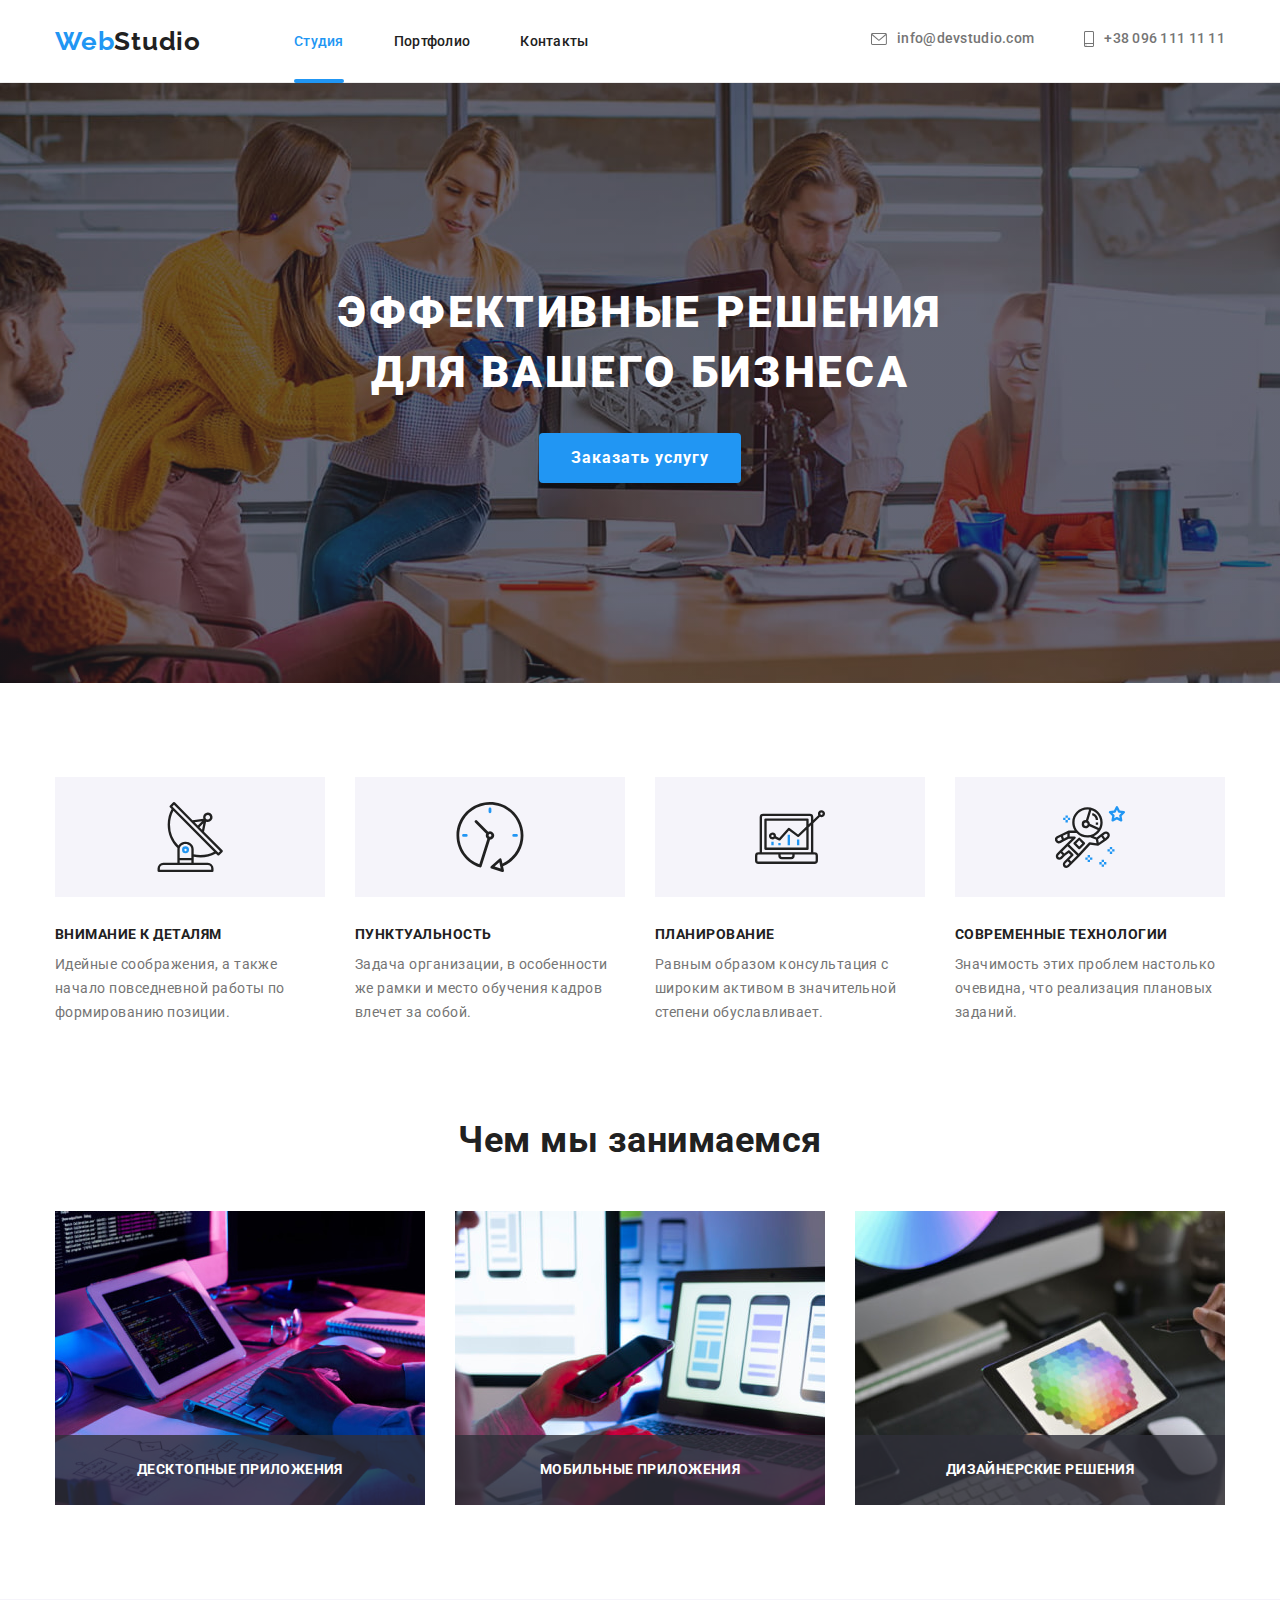
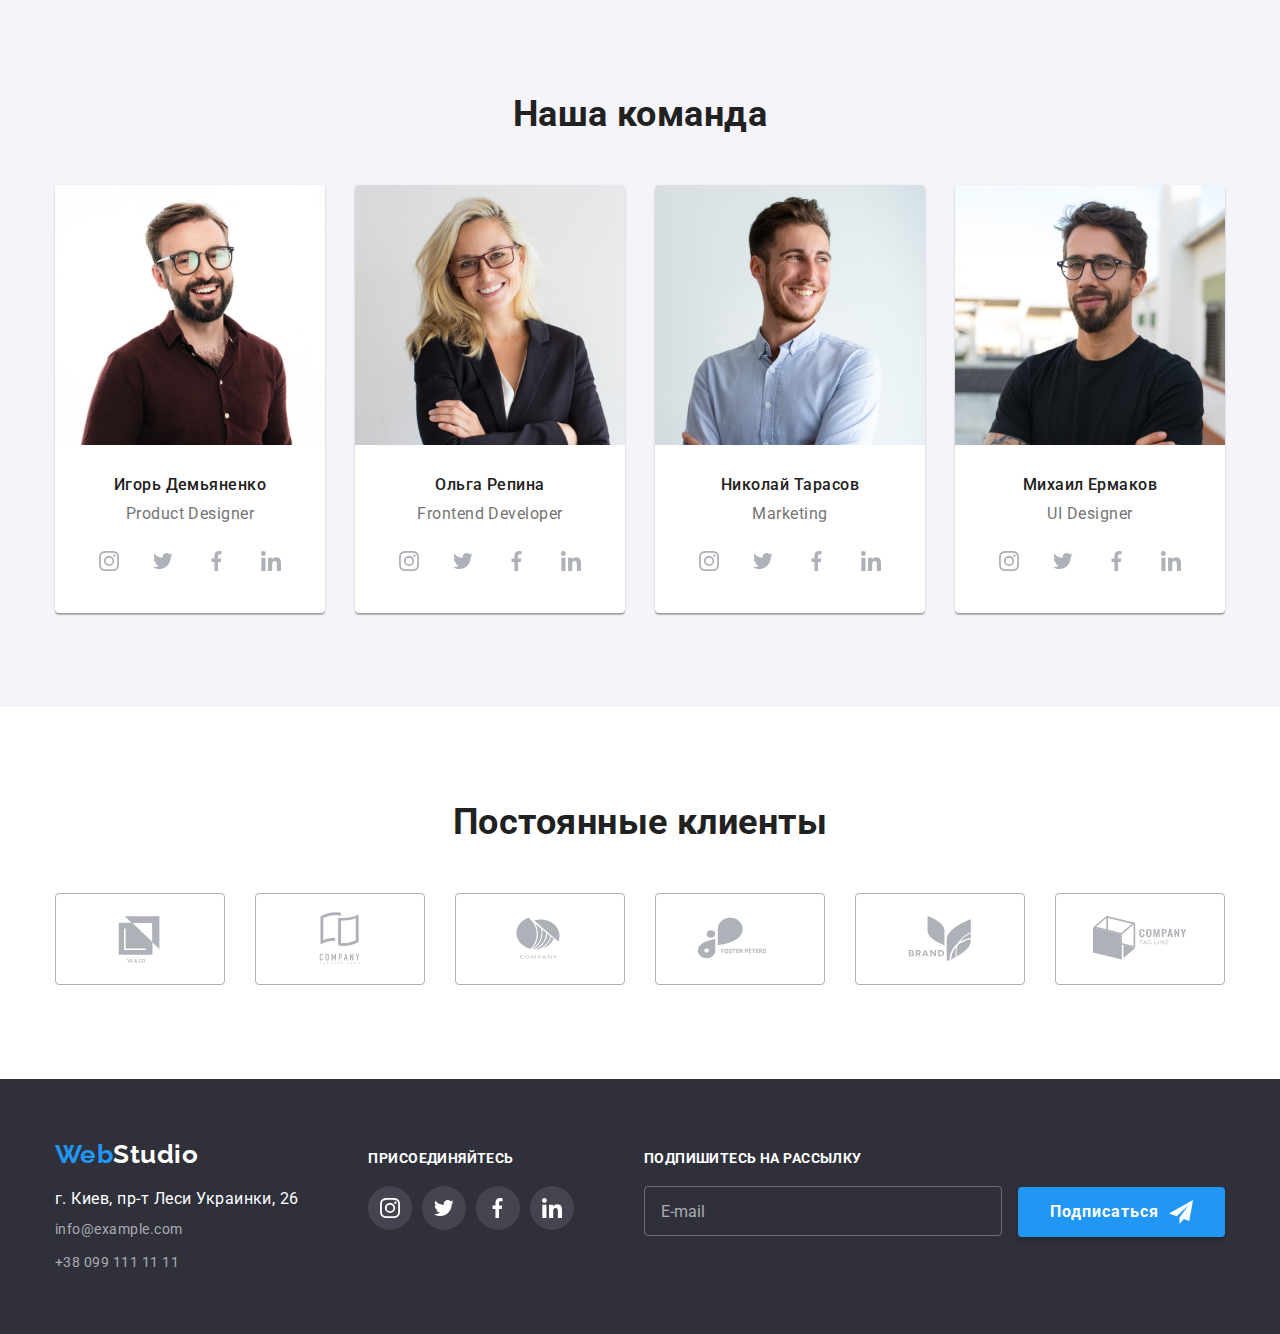
==== index.html @ e4279a94 "create" ====
<!DOCTYPE html>
<html lang="ru">
  <head>
    <meta charset="UTF-8" />
    <meta http-equiv="X-UA-Compatible" content="IE=edge" />
    <meta name="viewport" content="width=device-width, initial-scale=1.0" />
    <title>Studio</title>
    <link rel="preconnect" href="https://fonts.googleapis.com" />
    <link rel="preconnect" href="https://fonts.gstatic.com" crossorigin />
    <link
      href="https://fonts.googleapis.com/css2?family=Raleway:wght@700&family=Roboto:wght@400;500;700;900&display=swap"
      rel="stylesheet"
    />
    <link
      rel="stylesheet"
      href="https://cdnjs.cloudflare.com/ajax/libs/modern-normalize/1.1.0/modern-normalize.min.css"
    />
    <link rel="stylesheet" href="./css/style.css" />
  </head>
  <body>
    <header class="header">
      <div class="container container-header">
        <nav class="site-nav-list">
          <a href="./" class="logo"><span>Web</span>Studio</a>
          <ul class="nav">
            <li class="item nav-item"><a href="./" class="nav-link current">Студия</a></li>
            <li class="item nav-item"><a href="./portfolio.html" class="nav-link">Портфолио</a></li>
            <li class="item nav-item"><a href="./" class="nav-link">Контакты</a></li>
          </ul>
        </nav>
        <ul class="auth-nav">
          <li class="item auth-nav-item">
            <a href="mailto:info@devstudio.com" class="auth-nav-link">
              <svg class="icon-envelope">
                <use href="./images/icons.svg#icon-envelope"></use>
              </svg>
              info@devstudio.com
            </a>
          </li>
          <li class="item auth-nav-item">
            <a href="tel:+380961111111" class="auth-nav-link">
              <svg class="icon-smartphone">
                <use href="./images/icons.svg#icon-smartphone"></use>
              </svg>
              +38 096 111 11 11</a
            >
          </li>
        </ul>
      </div>
    </header>
    <main>
      <!-- Hero section -->
      <section class="hero">
        <div class="container">
          <h1 class="hero-title">
            Эффективные решения <br />
            для вашего бизнеса
          </h1>
          <button type="button" class="hero-btn" data-modal-open>Заказать услугу</button>
        </div>
      </section>

      <!-- Particular section -->
      <section class="section particular">
        <div class="container particular-container">
          <h2 class="section-title visually-hidden">Особенности</h2>
          <ul class="particular-list">
            <li class="item particular-item">
              <div class="icon-block">
                <svg class="icon-particular">
                  <use href="./images/icons.svg#icon-antenna"></use>
                </svg>
              </div>
              <h3 class="particular-title">Внимание к деталям</h3>
              <p class="particular-text">
                Идейные соображения, а также начало повседневной работы по формированию позиции.
              </p>
            </li>
            <li class="item particular-item">
              <div class="icon-block">
                <svg class="icon-particular">
                  <use href="./images/icons.svg#icon-clock"></use>
                </svg>
              </div>
              <h3 class="particular-title">Пунктуальность</h3>
              <p class="particular-text">
                Задача организации, в особенности же рамки и место обучения кадров влечет за собой.
              </p>
            </li>
            <li class="item particular-item">
              <div class="icon-block">
                <svg class="icon-particular">
                  <use href="./images/icons.svg#icon-diagram"></use>
                </svg>
              </div>
              <h3 class="particular-title">Планирование</h3>
              <p class="particular-text">
                Равным образом консультация с широким активом в значительной степени обуславливает.
              </p>
            </li>
            <li class="item particular-item">
              <div class="icon-block">
                <svg class="icon-particular">
                  <use href="./images/icons.svg#icon-astronaut"></use>
                </svg>
              </div>
              <h3 class="particular-title">Современные технологии</h3>
              <p class="particular-text">
                Значимость этих проблем настолько очевидна, что реализация плановых заданий.
              </p>
            </li>
          </ul>
        </div>
      </section>

      <!-- Works-section -->
      <section class="section work">
        <div class="container work-container">
          <h2 class="section-title">Чем мы занимаемся</h2>
          <ul class="works-list">
            <li class="item work-item">
              <img
                src="./images/box1.jpg"
                alt="Планшет с набранным кодом"
                width="370"
                class="works-img"
              />
              <h3 class="work-item-title">Десктопные приложения</h3>
            </li>
            <li class="item work-item">
              <img
                src="./images/box2.jpg"
                alt="Ноутбук с дизайном приложения"
                width="370"
                class="works-img"
              />
              <h3 class="work-item-title">Мобильные приложения</h3>
            </li>
            <li class="item work-item">
              <img
                src="./images/box3.jpg"
                alt="Планшет с палитрой цветов"
                width="370"
                class="works-img"
              />
              <h3 class="work-item-title">Дизайнерские решения</h3>
            </li>
          </ul>
        </div>
      </section>

      <!-- Command section -->
      <section class="section command">
        <div class="container">
          <h2 class="section-title">Наша команда</h2>
          <ul class="command-list">
            <li class="item command-card">
              <img src="./images/team-card-1.jpg" alt="Портрет" width="270" class="command-jpg" />
              <div class="command-card-title">
                <h3 class="command-title">Игорь Демьяненко</h3>
                <p class="command-text">Product Designer</p>
                <ul class="social-item">
                  <li class="item social-link-item">
                    <a href="#" class="social-link">
                      <svg class="icon-social">
                        <use href="./images/icons.svg#icon-instagram"></use>
                      </svg>
                    </a>
                  </li>
                  <li class="item social-link-item">
                    <a href="#" class="social-link">
                      <svg class="icon-social">
                        <use href="./images/icons.svg#icon-twitter"></use>
                      </svg>
                    </a>
                  </li>
                  <li class="item social-link-item">
                    <a href="#" class="social-link">
                      <svg class="icon-social">
                        <use href="./images/icons.svg#icon-facebook"></use>
                      </svg>
                    </a>
                  </li>
                  <li class="item social-link-item">
                    <a href="#" class="social-link">
                      <svg class="icon-social">
                        <use href="./images/icons.svg#icon-linkedin"></use>
                      </svg>
                    </a>
                  </li>
                </ul>
              </div>
            </li>

            <li class="item command-card">
              <img src="./images/team-card-2.jpg" alt="Портрет" width="270" class="command-jpg" />
              <div class="command-card-title">
                <h3 class="command-title">Ольга Репина</h3>
                <p class="command-text">Frontend Developer</p>
                <ul class="social-item">
                  <li class="item social-link-item">
                    <a href="#" class="social-link">
                      <svg class="icon-social">
                        <use href="./images/icons.svg#icon-instagram"></use>
                      </svg>
                    </a>
                  </li>
                  <li class="item social-link-item">
                    <a href="" class="social-link">
                      <svg class="icon-social">
                        <use href="./images/icons.svg#icon-twitter"></use>
                      </svg>
                    </a>
                  </li>
                  <li class="item social-link-item">
                    <a href="" class="social-link">
                      <svg class="icon-social">
                        <use href="./images/icons.svg#icon-facebook"></use>
                      </svg>
                    </a>
                  </li>
                  <li class="item social-link-item">
                    <a href="" class="social-link">
                      <svg class="icon-social">
                        <use href="./images/icons.svg#icon-linkedin"></use>
                      </svg>
                    </a>
                  </li>
                </ul>
              </div>
            </li>
            <li class="item command-card">
              <img src="./images/team-card-3.jpg" alt="Портрет" width="270" class="command-jpg" />
              <div class="command-card-title">
                <h3 class="command-title">Николай Тарасов</h3>
                <p class="command-text">Marketing</p>
                <ul class="social-item">
                  <li class="item social-link-item">
                    <a href="#" class="social-link">
                      <svg class="icon-social">
                        <use href="./images/icons.svg#icon-instagram"></use>
                      </svg>
                    </a>
                  </li>
                  <li class="item social-link-item">
                    <a href="" class="social-link">
                      <svg class="icon-social">
                        <use href="./images/icons.svg#icon-twitter"></use>
                      </svg>
                    </a>
                  </li>
                  <li class="item social-link-item">
                    <a href="" class="social-link">
                      <svg class="icon-social">
                        <use href="./images/icons.svg#icon-facebook"></use>
                      </svg>
                    </a>
                  </li>
                  <li class="item social-link-item">
                    <a href="" class="social-link">
                      <svg class="icon-social">
                        <use href="./images/icons.svg#icon-linkedin"></use>
                      </svg>
                    </a>
                  </li>
                </ul>
              </div>
            </li>
            <li class="item command-card">
              <img src="./images/team-card-4.jpg" alt="Портрет" width="270" class="command-jpg" />
              <div class="command-card-title">
                <h3 class="command-title">Михаил Ермаков</h3>
                <p class="command-text">UI Designer</p>
                <ul class="social-item">
                  <li class="item social-link-item">
                    <a href="#" class="social-link">
                      <svg class="icon-social">
                        <use href="./images/icons.svg#icon-instagram"></use>
                      </svg>
                    </a>
                  </li>
                  <li class="item social-link-item">
                    <a href="" class="social-link">
                      <svg class="icon-social">
                        <use href="./images/icons.svg#icon-twitter"></use>
                      </svg>
                    </a>
                  </li>
                  <li class="item social-link-item">
                    <a href="" class="social-link">
                      <svg class="icon-social">
                        <use href="./images/icons.svg#icon-facebook"></use>
                      </svg>
                    </a>
                  </li>
                  <li class="item social-link-item">
                    <a href="" class="social-link">
                      <svg class="icon-social">
                        <use href="./images/icons.svg#icon-linkedin"></use>
                      </svg>
                    </a>
                  </li>
                </ul>
              </div>
            </li>
          </ul>
        </div>
      </section>

      <!-- Client section -->
      <section class="section client">
        <div class="container">
          <h2 class="section-title">Постоянные клиенты</h2>
          <ul class="client-list">
            <li class="item client-item">
              <a href="#" class="client-link">
                <svg class="icon-client">
                  <use href="./images/icons.svg#icon-client1"></use>
                </svg>
              </a>
            </li>
            <li class="item client-item">
              <a href="#" class="client-link">
                <svg class="icon-client">
                  <use href="./images/icons.svg#icon-client2"></use>
                </svg>
              </a>
            </li>
            <li class="item client-item">
              <a href="#" class="client-link">
                <svg class="icon-client">
                  <use href="./images/icons.svg#icon-client3"></use>
                </svg>
              </a>
            </li>
            <li class="item client-item">
              <a href="#" class="client-link">
                <svg class="icon-client">
                  <use href="./images/icons.svg#icon-client4"></use>
                </svg>
              </a>
            </li>
            <li class="item client-item">
              <a href="#" class="client-link">
                <svg class="icon-client">
                  <use href="./images/icons.svg#icon-client5"></use>
                </svg>
              </a>
            </li>
            <li class="item client-item">
              <a href="#" class="client-link">
                <svg class="icon-client">
                  <use href="./images/icons.svg#icon-client6"></use>
                </svg>
              </a>
            </li>
          </ul>
        </div>
      </section>
    </main>
    <footer class="footer">
      <div class="container footer-container">
        <div class="contacts">
          <a href="./" class="logo-footer"><span>Web</span>Studio</a>
          <address>
            <ul class="address-list">
              <li class="item adress-list-item">
                <a href="https://goo.gl/maps/uek1uiBaMwYKSRGh7" class="link address"
                  >г. Киев, пр-т Леси Украинки, 26</a
                >
              </li>
              <li class="item adress-list-item">
                <a href="mailto:info@example.com" class="link mail">info@example.com</a>
              </li>
              <li class="item adress-list-item">
                <a href="tel:+380991111111" class="link tel">+38 099 111 11 11</a>
              </li>
            </ul>
          </address>
        </div>

        <div class="subscribe">
          <h3 class="subscribe-title">присоединяйтесь</h3>
          <ul class="subscribe-list">
            <li class="item subscribe-item">
              <a href="#" class="footer-icon-social">
                <svg class="icon-social">
                  <use href="./images/icons.svg#icon-instagram"></use>
                </svg>
              </a>
            </li>
            <li class="item subscribe-item">
              <a href="#" class="footer-icon-social">
                <svg class="icon-social">
                  <use href="./images/icons.svg#icon-twitter"></use>
                </svg>
              </a>
            </li>
            <li class="item subscribe-item">
              <a href="#" class="footer-icon-social">
                <svg class="icon-social">
                  <use href="./images/icons.svg#icon-facebook"></use>
                </svg>
              </a>
            </li>
            <li class="item subscribe-item">
              <a href="#" class="footer-icon-social">
                <svg class="icon-social">
                  <use href="./images/icons.svg#icon-linkedin"></use>
                </svg>
              </a>
            </li>
          </ul>
        </div>

        <form class="mailing">
          <h3 class="subscribe-title">Подпишитесь на рассылку</h3>
          <label class="subscribe-form">
            <input type="text" placeholder="E-mail" class="subscribe-submit" name="subscribe" />
          </label>
          <button type="submit" class="subscribe-btn">
            Подписаться
            <svg class="send-icon">
              <use href="./images/icons.svg#icon-send"></use>
            </svg>
          </button>
        </form>
      </div>
    </footer>

    <div class="backdrop is-hidden" data-modal>
      <div class="modal">
        <button class="button-close" data-modal-close>
          <svg class="icon-close">
            <use href="./images/icons.svg#icon-close"></use>
          </svg>
        </button>
        <b class="modal-title">Оставьте свои данные, мы вам перезвоним</b>
        <form class="modal-form">
          <label class="form-input-box">
            Имя
            <input type="text" name="user-name" class="form-input" required />
            <svg class="modal-input-icon">
              <use href="./images/icons.svg#icon-person"></use>
            </svg>
          </label>

          <label class="form-input-box">
            Телефон
            <input
              type="text"
              name="user-phone"
              class="form-input"
              required
              pattern="[0-9]{10}"
              title="0999999999"
            />
            <svg class="modal-input-icon">
              <use href="./images/icons.svg#icon-phone"></use>
            </svg>
          </label>

          <label class="form-input-box">
            Почта
            <input type="text" name="user-email" class="form-input" required />
            <svg class="modal-input-icon">
              <use href="./images/icons.svg#icon-email"></use>
            </svg>
          </label>

          <label class="form-input-box textarea-box">
            Комментарий
            <textarea
              name="user-comment"
              class="form-input textarea-input"
              placeholder="Введите текст"
            ></textarea>
          </label>

          <div>
            <input type="checkbox" name="accept" class="policy-checkbox" id="accept" />
            <label for="accept" class="policy-box">
              <svg class="check-icon">
                <use href="./images/icons.svg#icon-check"></use>
              </svg>

              Соглашаюсь с рассылкой и принимаю <a href="#">Условия договора </a>
            </label>
          </div>

          <button type="submit" class="modal-submit-button">Отправить</button>
        </form>
      </div>
    </div>

    <script src="./js/modal.js"></script>
  </body>
</html>
---- css/style.css ----
/* Палитра цветов 
    основной цвет фона  #FFFFFF
    доп цвет фона #F5F4FA;

    основной цвет текста #212121
    доп цвет текста #757575
    белый текст #FFFFFF

    акцентный цвет #2196F3

    цвет футер #2F303A;
*/

/* Fonts
logo : Raleway Weight  700 
header: Roboto Weight 500
hero: Roboto Weight 900
hero-btn^ Roboto Weight 700
h2,  Roboto Weight 700
text Roboto Weight 400
h3 Roboto Weight 500
footer adress Roboto Weight 400
portfolio-btn Roboto Weight 500

*/

:root {
  --text-color: #212121;
  --text-color-add: #757575;
  --accent-color: #2196f3;
  --primary-white-color: #ffffff;
  --secondary-background-color: #f5f4fa;
  --background-color-add: #2f303a;
  --project-card-gap: 30px;
  --social-link-color: #afb1b8;
}

body {
  background-color: var(--primary-white-color);
  font-family: 'Roboto', sans-serif;
  letter-spacing: 0.03em;
}

.item {
  list-style: none;
  padding: 0;
  margin: 0;
}
.link {
  text-decoration: none;
  font-style: normal;
}

h1,
h2,
h3,
h4,
h5,
h6,
p,
ul {
  margin-top: 0;
  margin-bottom: 0;
  padding-left: 0;
  padding-right: 0;
}

img {
  display: block;
  max-width: 100%;
  height: auto;
}

.container {
  width: 1200px;
  padding-left: 15px;
  padding-right: 15px;
  margin-left: auto;
  margin-right: auto;
}

.visually-hidden {
  position: absolute;
  clip: rect(0 0 0 0);
  width: 1px;
  height: 1px;
  margin: -1px;
}

/* Header */

.header {
  border-bottom: 1px solid #ececec;
}
.container-header {
  display: flex;
  align-items: center;
}

.logo {
  font-family: 'Raleway', sans-serif;
  letter-spacing: 0.03em;
  font-weight: 700;
  font-size: 26px;
  line-height: 1.19;
  text-decoration: none;
  color: var(--text-color);
  margin-right: 93px;
}

.logo span {
  color: var(--accent-color);
}
.site-nav-list {
  display: flex;
  align-items: center;
}
.nav {
  display: flex;
  padding-top: 32px;
  padding-bottom: 32px;
}

.nav-item:not(:last-child) {
  margin-right: 50px;
}

.nav-link,
.auth-nav-link {
  font-weight: 500;
  font-size: 14px;
  line-height: 1.14;
  letter-spacing: 0.02em;
  text-decoration: none;
  color: var(--text-color);
  transition: color 250ms cubic-bezier(0.4, 0, 0.2, 1);
}
.nav-link:hover,
.nav-link:focus {
  color: var(--accent-color);
}
.nav .nav-link.current {
  position: relative;
  color: var(--accent-color);
  padding-bottom: 32px;
}

.current::before {
  display: inline-block;
  content: '';
  background-color: var(--accent-color);
  height: 4px;
  width: 100%;
  border-radius: 2px;
  position: absolute;
  bottom: 0;
  left: 0;
  margin-bottom: -2px;
}

.auth-nav {
  display: flex;
  margin-left: auto;
}

.icon-envelope {
  margin-right: 10px;
  width: 16px;
  height: 12px;
  fill: currentColor;
}

.icon-smartphone {
  margin-right: 10px;
  width: 10px;
  height: 16px;
  fill: currentColor;
}

.auth-nav-item:not(:first-child) {
  margin-left: 50px;
}

.auth-nav-link {
  color: var(--text-color-add);
  display: inline-flex;
  align-items: center;
  transition: color 250ms cubic-bezier(0.4, 0, 0.2, 1);
}

.auth-nav-link:hover,
.auth-nav-link:focus {
  color: var(--accent-color);
}
/* body */
/* Hero section */
.hero {
  max-width: 1600px;
  margin-left: auto;
  margin-right: auto;
  background-image: linear-gradient(rgba(47, 48, 58, 0.4), rgba(47, 48, 58, 0.4)),
    url('../images/background-hero.jpg');
  background-color: var(--background-color-add);
  background-size: cover;
  background-repeat: no-repeat;
  background-position: center;
  text-align: center;
  padding-top: 200px;
  padding-bottom: 200px;
}
.hero-title {
  margin-bottom: 30px;
  font-weight: 900;
  font-size: 44px;
  line-height: 1.36;
  letter-spacing: 0.06em;
  text-transform: uppercase;
  color: var(--primary-white-color);
}

.hero-btn,
.modal-submit-button,
.subscribe-btn {
  font-family: inherit;
  font-weight: 700;
  font-size: 16px;
  line-height: 1.88;
  letter-spacing: 0.06em;
  display: inline-block;
  color: var(--primary-white-color);
  background-color: var(--accent-color);
  border: none;
  min-width: 200px;
  border-radius: 4px;
  box-shadow: 0px 4px 4px rgba(0, 0, 0, 0.15);
  cursor: pointer;
  padding: 10px 32px;
  transition: background-color 250ms cubic-bezier(0.4, 0, 0.2, 1);
}

.hero-btn:hover,
.hero-btn:focus {
  background-color: #188ce8;
}
/* Particular section */
.section {
  padding-top: 94px;
  padding-bottom: 94px;
}

.particular {
  padding-bottom: 0;
}
.icon-block {
  width: 270px;
  height: 120px;
  margin-bottom: 30px;
  display: flex;
  justify-content: center;
  align-items: center;
  background-color: var(--secondary-background-color);
}
.icon-particular {
  width: 70px;
  height: 70px;
}
.particular-list {
  display: flex;
}
.particular-item {
  margin-right: 30px;
}

.particular-item:last-child {
  margin-right: 0;
}

.section-title {
  font-weight: 700;
  font-size: 36px;
  line-height: 1.17;
  text-align: center;
  color: var(--text-color);
  margin-bottom: 50px;
}

.particular-title {
  font-weight: 700;
  font-size: 14px;
  line-height: 1.14;
  text-transform: uppercase;
  color: var(--text-color);
  margin-bottom: 10px;
}

.particular-text {
  font-size: 14px;
  line-height: 1.71;
  color: var(--text-color-add);
}

/* Works-section */
.works-list {
  display: flex;
  justify-content: center;
}
.work-item {
  position: relative;
}

.work-item:not(:last-child) {
  margin-right: 30px;
}

.work-item-title {
  display: flex;
  font-weight: 700;
  font-size: 14px;
  line-height: 1.14;
  letter-spacing: 0.03em;
  text-transform: uppercase;
  color: var(--primary-white-color);
  background-color: rgba(47, 48, 58, 0.8);
  width: 100%;
  position: absolute;
  bottom: 0;
  left: 0;
  height: 70px;
  align-items: center;
  justify-content: center;
}

/* Command section */
.command {
  background-color: var(--secondary-background-color);
}

.command-list {
  display: flex;
}

.command-card {
  background-color: var(--primary-white-color);
  border-radius: 4px;
  box-shadow: 0px 1px 3px rgba(0, 0, 0, 0.12), 0px 1px 1px rgba(0, 0, 0, 0.14),
    0px 2px 1px rgba(0, 0, 0, 0.2);
  text-align: center;
  margin-right: 30px;
  overflow: hidden;
}

.command-card:last-child {
  margin-right: 0;
}

.command-card-title {
  padding: 30px 0;
}

.command-title {
  font-weight: 500;
  font-size: 16px;
  line-height: 1.19;
  color: var(--text-color);
  margin-bottom: 10px;
}

.command-text {
  margin-bottom: 16px;
  font-size: 16px;
  line-height: 1.19;
  color: var(--text-color-add);
}
.social-item {
  display: flex;
  justify-content: center;
}

.social-link {
  display: flex;
  justify-content: center;
  align-items: center;
  border-radius: 50%;
  height: 44px;
  width: 44px;
  color: var(--social-link-color);
  transition: color 250ms cubic-bezier(0.4, 0, 0.2, 1),
    background-color 250ms cubic-bezier(0.4, 0, 0.2, 1);
}

.social-link-item:not(:last-child) {
  margin-right: 10px;
}

.social-link:hover,
.social-link:focus {
  background-color: var(--accent-color);
  color: var(--primary-white-color);
}

.icon-social {
  width: 20px;
  height: 20px;
  fill: currentColor;
}

/* Client-section */
.client-list {
  display: flex;
  justify-content: center;
  margin-left: auto;
  margin-right: auto;
}

.client-item {
  width: 170px;
  height: 92px;

  margin-right: 30px;
}

.client-item:last-child {
  margin-right: 0;
}
.client-link {
  display: flex;
  justify-content: center;
  align-items: center;
  width: 100%;
  height: 100%;
  border: 1px solid var(--social-link-color);
  border-radius: 4px;
  color: var(--social-link-color);
  transition: color 250ms cubic-bezier(0.4, 0, 0.2, 1),
    border-color 250ms cubic-bezier(0.4, 0, 0.2, 1);
}

.icon-client {
  fill: currentColor;
  width: 106px;
  height: 60px;
}
.client-link:hover,
.client-link:focus {
  color: var(--accent-color);
  border-color: var(--accent-color);
}

/* Footer */

.footer {
  background-color: var(--background-color-add);
  padding-top: 60px;
  padding-bottom: 60px;
}
.footer-container {
  display: flex;
  align-items: baseline;
  justify-content: space-between;
}

.subscribe-title {
  font-weight: 700;
  font-size: 14px;
  line-height: 16px;
  letter-spacing: 0.03em;
  text-transform: uppercase;
  color: var(--primary-white-color);
}

.subscribe-list {
  display: flex;
  margin-top: 20px;
}

.subscribe-btn:hover,
.subscribe-btn:focus {
  background-color: #188ce8;
}

.logo-footer {
  display: inline-block;
  margin-bottom: 20px;
  font-family: Raleway;
  font-weight: 700;
  font-size: 26px;
  line-height: 1.19;
  text-decoration: none;
  color: var(--primary-white-color);
}

.logo-footer span {
  color: var(--accent-color);
}

.adress-list-item:not(:last-child) {
  margin-bottom: 9px;
}
.footer .address {
  color: var(--primary-white-color);
}

.footer .mail,
.footer .tel {
  font-size: 14px;
  line-height: 1.71;
  color: rgba(255, 255, 255, 0.6);
}
.subscribe-item:not(:last-child) {
  margin-right: 10px;
}

.footer-icon-social {
  height: 44px;
  width: 44px;
  display: flex;
  justify-content: center;
  align-items: center;
  border-radius: 50%;
  color: var(--primary-white-color);
  background-color: rgba(255, 255, 255, 0.1);
  transition: color 250ms cubic-bezier(0.4, 0, 0.2, 1),
    background-color 250ms cubic-bezier(0.4, 0, 0.2, 1);
}

.footer-icon-social:last-child {
  margin-right: 0;
}

.footer-icon-social:hover,
.footer-icon-social:focus {
  background-color: var(--accent-color);
}

.subscribe-form {
  display: inline-block;
  margin-right: 12px;
  margin-top: 20px;
}

.subscribe-submit {
  width: 358px;
  height: 50px;
  border: 1px solid rgba(255, 255, 255, 0.3);
  border-radius: 4px;
  background-color: transparent;
  padding: 15px 16px;
  color: rgba(255, 255, 255, 0.6);
  font-family: inherit;
}

.subscribe-submit::placeholder {
  color: rgba(255, 255, 255, 0.6);
}
.subscribe-btn {
  display: inline-flex;
  align-items: center;
}

.send-icon {
  width: 24px;
  height: 24px;
  fill: var(--primary-white-color);
  margin-left: 10px;
}
/* Portfolio */

/* Filtr */
.filtr {
  display: flex;
  justify-content: center;
  margin-bottom: 50px;
}
.filtr-item {
  margin-right: 8px;
}

.filtr-item:last-child {
  margin-right: 0;
}

.filtr-btn {
  font-family: Roboto;
  font-weight: 500;
  font-size: 16px;
  line-height: 1.62;
  text-align: center;
  background-color: var(--secondary-background-color);
  border: none;
  border-radius: 4px;
  color: var(--text-color);
  padding: 6px 22px;

  transition: color 250ms cubic-bezier(0.4, 0, 0.2, 1),
    background-color 250ms cubic-bezier(0.4, 0, 0.2, 1),
    box-shadow 250ms cubic-bezier(0.4, 0, 0.2, 1);
}

.filtr-btn:hover,
.filtr-btn:focus {
  background-color: var(--accent-color);
  color: var(--primary-white-color);
  box-shadow: 0px 3px 1px rgba(0, 0, 0, 0.1), 0px 1px 2px rgba(0, 0, 0, 0.08),
    0px 2px 2px rgba(0, 0, 0, 0.12);
  cursor: pointer;
}

/* Projects */
.projects {
  display: flex;
  flex-wrap: wrap;
  margin-top: calc(-1 * var(--project-card-gap));
  margin-left: calc(-1 * var(--project-card-gap));
}
.projects-card {
  background-color: var(--primary-white-color);
  margin-left: var(--project-card-gap);
  margin-top: var(--project-card-gap);
}
.projects-card-link {
  display: block;
  width: 370px;
  height: 404px;
  transition: box-shadow 250ms cubic-bezier(0.4, 0, 0.2, 1);
}

.projects-card-link:hover,
.projects-card-link:focus {
  box-shadow: 0px 1px 1px rgba(0, 0, 0, 0.12), 0px 4px 4px rgba(0, 0, 0, 0.06),
    1px 4px 6px rgba(0, 0, 0, 0.16);
}

.card-thumb {
  position: relative;
  overflow: hidden;
}
.card-overley {
  background-color: rgba(33, 150, 243, 0.9);
  position: absolute;
  left: 0;
  top: 0;
  width: 100%;
  height: 100%;
  padding: 63px 24px;
  transform: translateY(100%);
  transition: transform 250ms cubic-bezier(0.4, 0, 0.2, 1);
}

.projects-card-link:hover .card-overley,
.projects-card-link:focus .card-overley {
  transform: translateY(0);
}

.card-overlay-text {
  font-weight: 400;
  font-size: 18px;
  line-height: 1.56;
  letter-spacing: 0.03em;
  color: var(--primary-white-color);
}
.card-title {
  padding: 20px 24px;
  border: 1px solid #eeeeee;
  border-top: none;
}

.projects-title {
  font-weight: 700;
  font-size: 18px;
  line-height: 2;
  letter-spacing: 0.06em;
  color: var(--text-color);
  margin-bottom: 4px;
}

.projects-text {
  font-size: 16px;
  line-height: 1.88;
  color: var(--text-color-add);
}

/* Modal */
.backdrop.is-hidden {
  opacity: 0;
  pointer-events: none;
  visibility: visible;
}

.backdrop {
  position: fixed;
  top: 0;
  left: 0;
  width: 100%;
  height: 100%;
  background-color: rgba(0, 0, 0, 0.2);
  opacity: 1;
  transition: opacity 300ms cubic-bezier(0.4, 0, 0.2, 1);
}

.backdrop.is-hidden .modal {
  transform: translate(-50%, -50%) scale(1.2);
}

.modal {
  position: absolute;
  left: 50%;
  top: 50%;
  transform: translate(-50%, -50%) scale(1);
  transition: transform 300ms cubic-bezier(0.4, 0, 0.2, 1);
  width: 528px;
  min-height: 581px;
  background-color: var(--primary-white-color);
  box-shadow: 0px 1px 3px rgba(0, 0, 0, 0.12), 0px 1px 1px rgba(0, 0, 0, 0.14),
    0px 2px 1px rgba(0, 0, 0, 0.2);
  border-radius: 4px;
  padding: 40px;
}
.button-close {
  width: 30px;
  height: 30px;
  background: #ffffff;
  border: 1px solid rgba(0, 0, 0, 0.1);
  border-radius: 50%;
  display: flex;
  justify-content: center;
  align-items: center;
  position: absolute;
  top: 8px;
  right: 8px;
  cursor: pointer;
}

.button-close:hover .icon-close {
  fill: var(--accent-color);
}

.icon-close {
  width: 11px;
  height: 11px;
  fill: black;
  transition: fill 300ms cubic-bezier(0.4, 0, 0.2, 1);
}

.modal-title {
  display: inline-block;
  font-weight: 700;
  font-size: 20px;
  line-height: 1.15;
  text-align: center;
  letter-spacing: 0.03em;
  color: var(--text-color);
  margin-bottom: 12px;
}

.form-input-box {
  display: block;
  position: relative;
  font-family: inherit;
  font-weight: 400;
  font-size: 12px;
  line-height: 1.17;
  letter-spacing: 0.01em;
  color: var(--text-color-add);
  margin-bottom: 10px;
}

.form-input {
  width: 100%;
  border: 1px solid rgba(33, 33, 33, 0.2);
  border-radius: 4px;
  height: 40px;
  padding: 0 10px 0 42px;
  margin-top: 4px;
  color: var(--text-color);
  transition: order-color 250ms cubic-bezier(0.4, 0, 0.2, 1);
}

.form-input:focus {
  outline: none;
  border-color: var(--accent-color);
}

.modal-input-icon {
  position: absolute;
  top: 50%;
  left: 12px;
  height: 18px;
  width: 18px;
  color: var(--text-color);
  transition: fill 250ms cubic-bezier(0.4, 0, 0.2, 1);
}

.form-input:focus + .modal-input-icon {
  fill: var(--accent-color);
}

.textarea-box {
  margin-bottom: 20px;
}

.textarea-input {
  display: block;
  min-height: 120px;
  padding: 12px 16px;
  resize: none;
  font-family: inherit;
}

.textarea-input::placeholder {
  color: rgba(117, 117, 117, 0.5);
  font-family: inherit;
}

.policy-box {
  font-weight: 400;
  font-size: 14px;
  line-height: 1.71;
  letter-spacing: 0.03em;
  color: var(--text-color-add);
  display: flex;
  align-items: center;
  justify-content: center;
  cursor: pointer;
}

.policy-checkbox {
  position: absolute;
  clip: rect(0 0 0 0);
  width: 1px;
  height: 1px;
  margin: -1px;
}

.policy-box a {
  margin-left: 4px;
  color: var(--accent-color);
}

.modal-submit-button {
  display: block;
  margin: 0 auto;
  margin-top: 30px;
}

.modal-submit-button:hover,
.modal-submit-button:focus {
  background-color: #188ce8;
}

.check-icon {
  height: 16px;
  width: 16px;
  fill: transparent;
  border: 2px solid black;
  border-radius: 2px;
  margin-right: 7px;
  transition: background-color 250ms cubic-bezier(0.4, 0, 0.2, 1),
    fill 250ms cubic-bezier(0.4, 0, 0.2, 1), border 250ms cubic-bezier(0.4, 0, 0.2, 1);
}

.policy-checkbox:checked + .policy-box .check-icon {
  fill: var(--primary-white-color);
  background-color: var(--accent-color);
  border: 2px solid var(--accent-color);
}
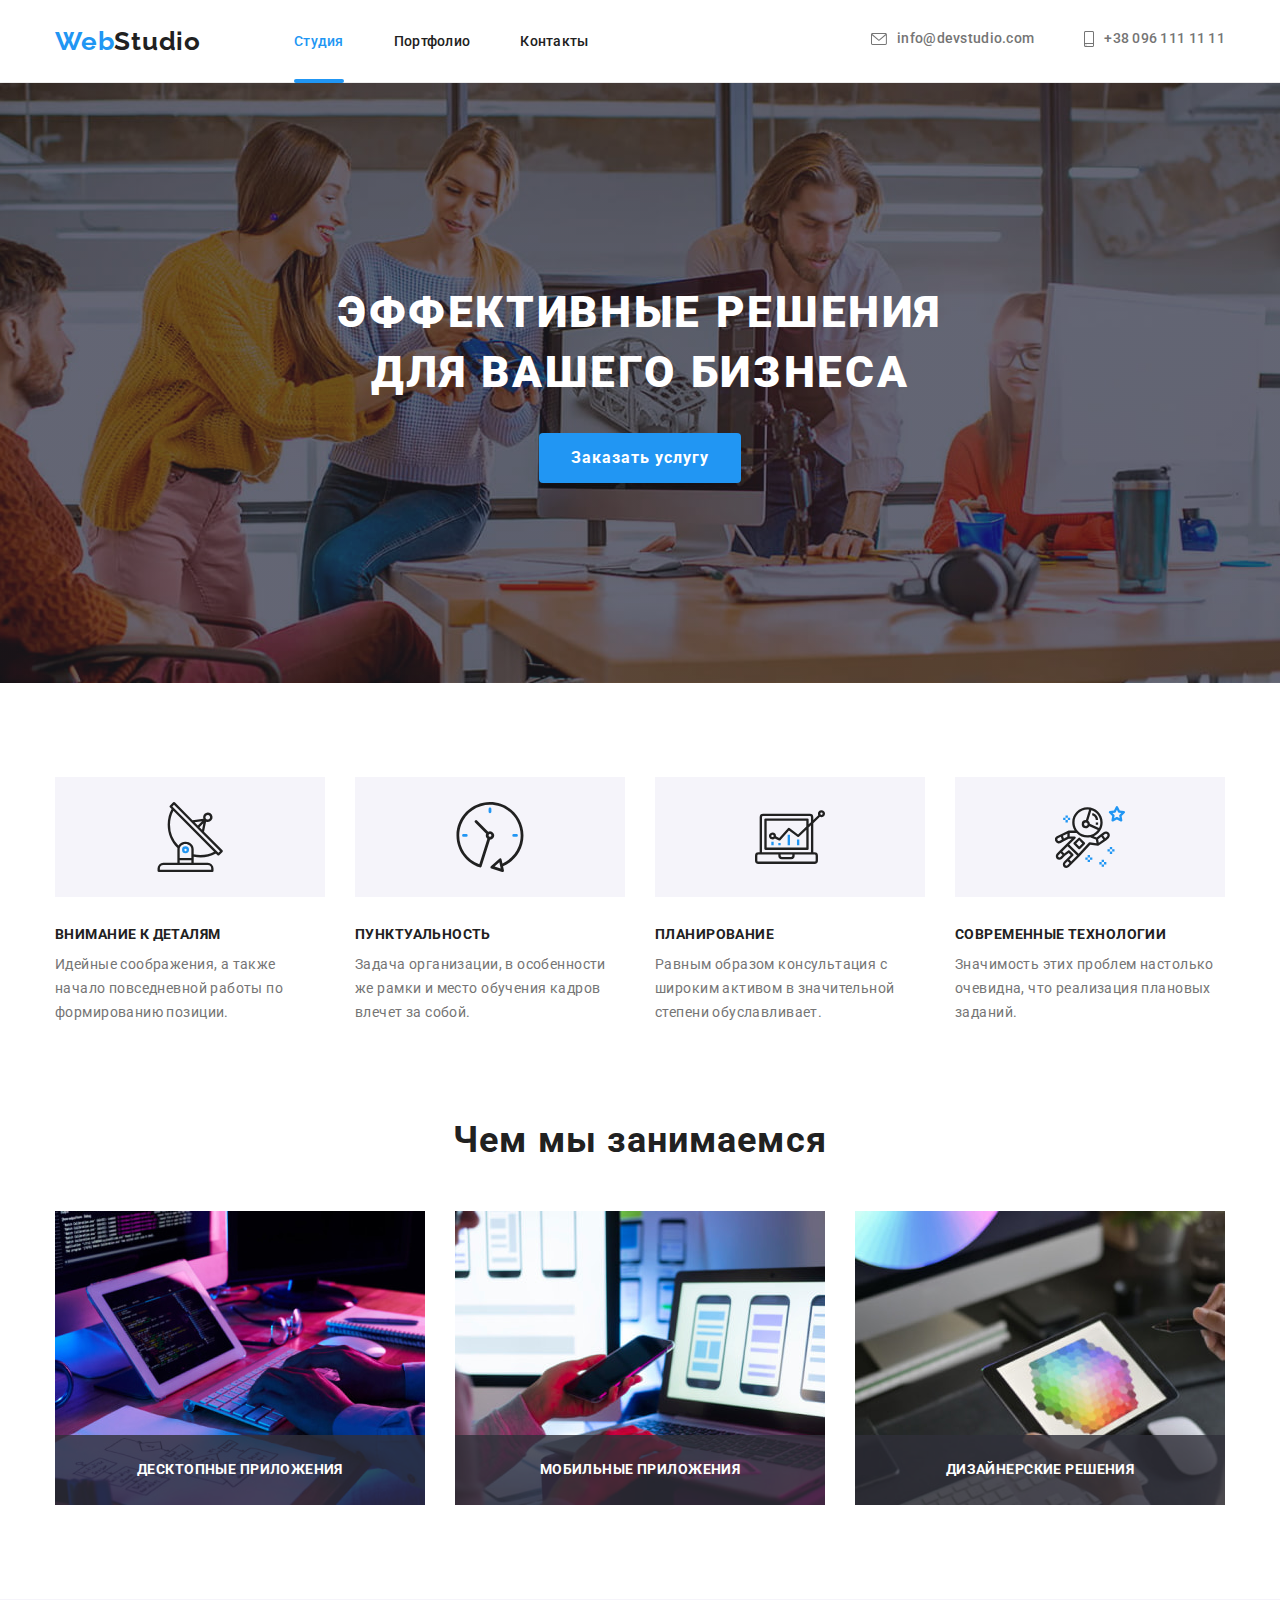
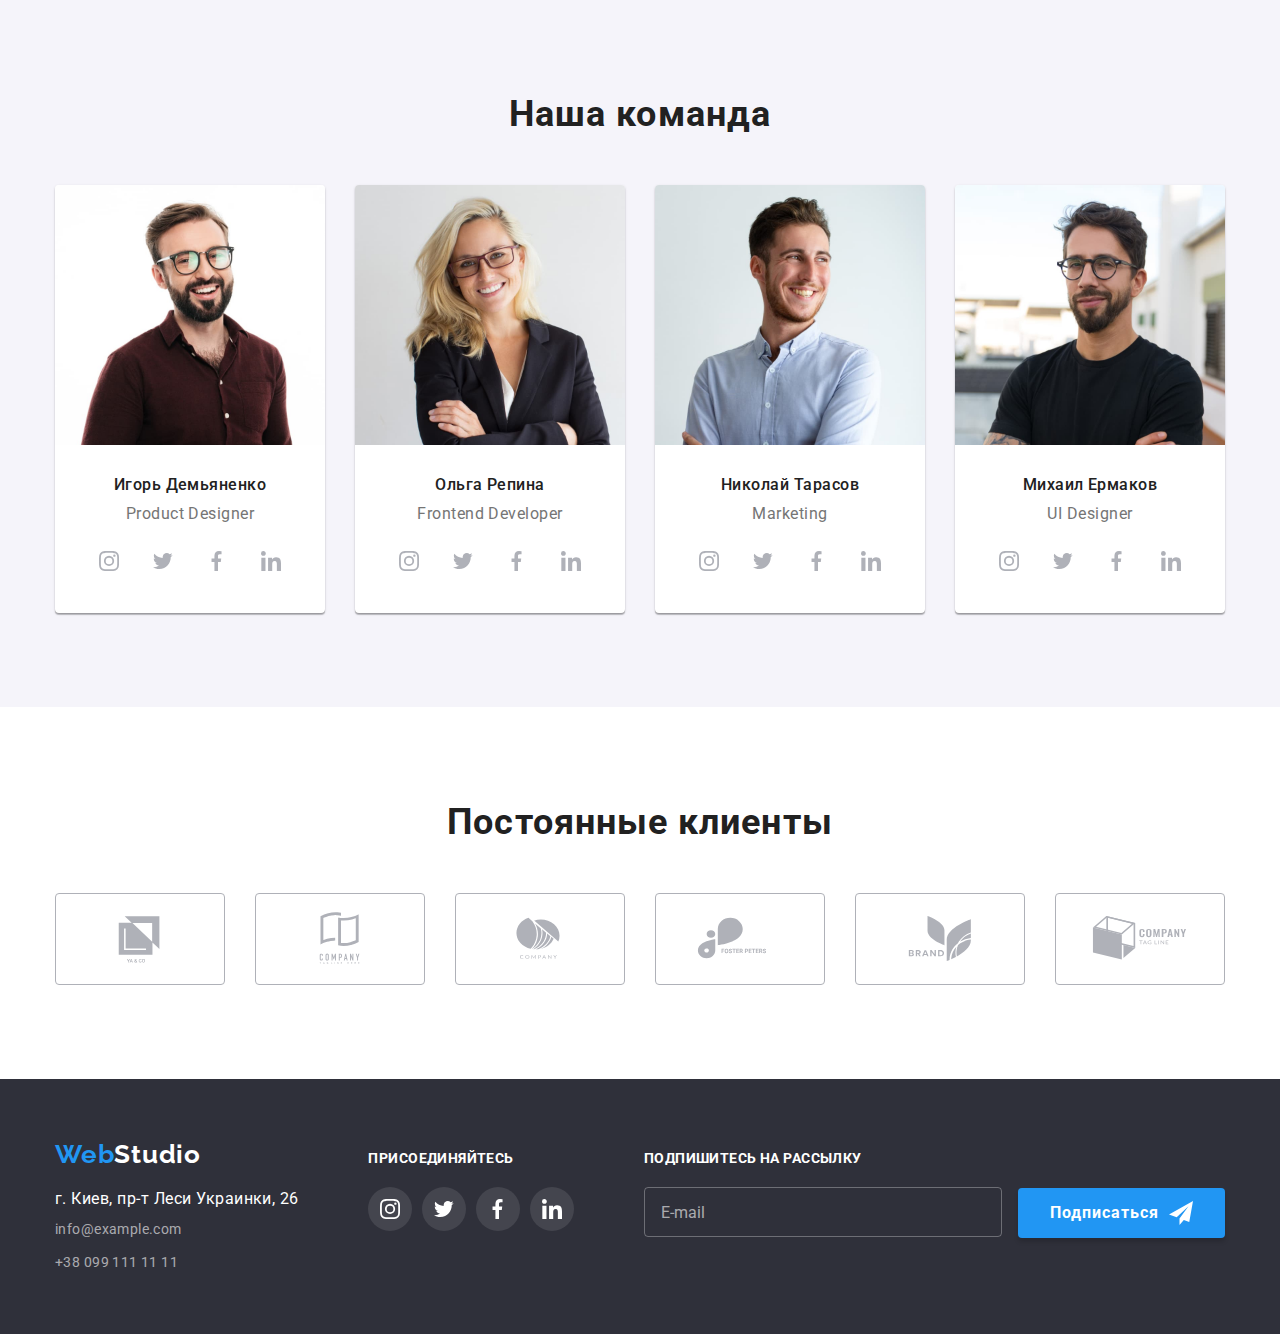
==== commit a8f62540: "sass" ====
--- a/index.html
+++ b/index.html
@@ -15,31 +15,35 @@
       rel="stylesheet"
       href="https://cdnjs.cloudflare.com/ajax/libs/modern-normalize/1.1.0/modern-normalize.min.css"
     />
-    <link rel="stylesheet" href="./css/style.css" />
+    <link rel="stylesheet" href="./css/main.min.css" />
   </head>
   <body>
     <header class="header">
-      <div class="container container-header">
-        <nav class="site-nav-list">
-          <a href="./" class="logo"><span>Web</span>Studio</a>
-          <ul class="nav">
-            <li class="item nav-item"><a href="./" class="nav-link current">Студия</a></li>
-            <li class="item nav-item"><a href="./portfolio.html" class="nav-link">Портфолио</a></li>
-            <li class="item nav-item"><a href="./" class="nav-link">Контакты</a></li>
+      <div class="container header__container">
+        <nav class="site-nav">
+          <a href="./" class="logo header__logo"><span>Web</span>Studio</a>
+          <ul class="site-nav__list">
+            <li class="item site-nav__item">
+              <a href="./" class="site-nav__link site-nav__link--current">Студия</a>
+            </li>
+            <li class="item site-nav__item">
+              <a href="./portfolio.html" class="site-nav__link">Портфолио</a>
+            </li>
+            <li class="item site-nav__item"><a href="./" class="site-nav__link">Контакты</a></li>
           </ul>
         </nav>
         <ul class="auth-nav">
-          <li class="item auth-nav-item">
-            <a href="mailto:info@devstudio.com" class="auth-nav-link">
-              <svg class="icon-envelope">
+          <li class="item auth-nav__item">
+            <a href="mailto:info@devstudio.com" class="auth-nav__link">
+              <svg class="auth-nav__icon-envelope">
                 <use href="./images/icons.svg#icon-envelope"></use>
               </svg>
               info@devstudio.com
             </a>
           </li>
-          <li class="item auth-nav-item">
-            <a href="tel:+380961111111" class="auth-nav-link">
-              <svg class="icon-smartphone">
+          <li class="item auth-nav__item">
+            <a href="tel:+380961111111" class="auth-nav__link">
+              <svg class="auth-nav__icon-smartphone">
                 <use href="./images/icons.svg#icon-smartphone"></use>
               </svg>
               +38 096 111 11 11</a
@@ -52,60 +56,60 @@
       <!-- Hero section -->
       <section class="hero">
         <div class="container">
-          <h1 class="hero-title">
+          <h1 class="hero__title">
             Эффективные решения <br />
             для вашего бизнеса
           </h1>
-          <button type="button" class="hero-btn" data-modal-open>Заказать услугу</button>
+          <button type="button" class="button hero__btn" data-modal-open>Заказать услугу</button>
         </div>
       </section>
 
       <!-- Particular section -->
       <section class="section particular">
-        <div class="container particular-container">
-          <h2 class="section-title visually-hidden">Особенности</h2>
-          <ul class="particular-list">
-            <li class="item particular-item">
-              <div class="icon-block">
-                <svg class="icon-particular">
+        <div class="container container__particular">
+          <h2 class="section__title visually-hidden">Особенности</h2>
+          <ul class="particular__list">
+            <li class="item particular__item">
+              <div class="particular__block">
+                <svg class="particular__icon">
                   <use href="./images/icons.svg#icon-antenna"></use>
                 </svg>
               </div>
-              <h3 class="particular-title">Внимание к деталям</h3>
-              <p class="particular-text">
+              <h3 class="particular__title">Внимание к деталям</h3>
+              <p class="particular__text">
                 Идейные соображения, а также начало повседневной работы по формированию позиции.
               </p>
             </li>
-            <li class="item particular-item">
-              <div class="icon-block">
-                <svg class="icon-particular">
+            <li class="item particular__item">
+              <div class="particular__block">
+                <svg class="particular__icon">
                   <use href="./images/icons.svg#icon-clock"></use>
                 </svg>
               </div>
-              <h3 class="particular-title">Пунктуальность</h3>
-              <p class="particular-text">
+              <h3 class="particular__title">Пунктуальность</h3>
+              <p class="particular__text">
                 Задача организации, в особенности же рамки и место обучения кадров влечет за собой.
               </p>
             </li>
-            <li class="item particular-item">
-              <div class="icon-block">
-                <svg class="icon-particular">
+            <li class="item particular__item">
+              <div class="particular__block">
+                <svg class="particular__icon">
                   <use href="./images/icons.svg#icon-diagram"></use>
                 </svg>
               </div>
-              <h3 class="particular-title">Планирование</h3>
-              <p class="particular-text">
+              <h3 class="particular__title">Планирование</h3>
+              <p class="particular__text">
                 Равным образом консультация с широким активом в значительной степени обуславливает.
               </p>
             </li>
-            <li class="item particular-item">
-              <div class="icon-block">
-                <svg class="icon-particular">
+            <li class="item particular__item">
+              <div class="particular__block">
+                <svg class="particular__icon">
                   <use href="./images/icons.svg#icon-astronaut"></use>
                 </svg>
               </div>
-              <h3 class="particular-title">Современные технологии</h3>
-              <p class="particular-text">
+              <h3 class="particular__title">Современные технологии</h3>
+              <p class="particular__text">
                 Значимость этих проблем настолько очевидна, что реализация плановых заданий.
               </p>
             </li>
@@ -115,35 +119,35 @@
 
       <!-- Works-section -->
       <section class="section work">
-        <div class="container work-container">
-          <h2 class="section-title">Чем мы занимаемся</h2>
-          <ul class="works-list">
-            <li class="item work-item">
+        <div class="container work__container">
+          <h2 class="section__title">Чем мы занимаемся</h2>
+          <ul class="works__list">
+            <li class="item work__item">
               <img
                 src="./images/box1.jpg"
                 alt="Планшет с набранным кодом"
                 width="370"
-                class="works-img"
+                class="work__img"
               />
-              <h3 class="work-item-title">Десктопные приложения</h3>
-            </li>
-            <li class="item work-item">
+              <h3 class="work__title">Десктопные приложения</h3>
+            </li>
+            <li class="item work__item">
               <img
                 src="./images/box2.jpg"
                 alt="Ноутбук с дизайном приложения"
                 width="370"
-                class="works-img"
+                class="work__img"
               />
-              <h3 class="work-item-title">Мобильные приложения</h3>
-            </li>
-            <li class="item work-item">
+              <h3 class="work__title">Мобильные приложения</h3>
+            </li>
+            <li class="item work__item">
               <img
                 src="./images/box3.jpg"
                 alt="Планшет с палитрой цветов"
                 width="370"
-                class="works-img"
+                class="work__img"
               />
-              <h3 class="work-item-title">Дизайнерские решения</h3>
+              <h3 class="work__title">Дизайнерские решения</h3>
             </li>
           </ul>
         </div>
@@ -152,38 +156,38 @@
       <!-- Command section -->
       <section class="section command">
         <div class="container">
-          <h2 class="section-title">Наша команда</h2>
-          <ul class="command-list">
-            <li class="item command-card">
-              <img src="./images/team-card-1.jpg" alt="Портрет" width="270" class="command-jpg" />
-              <div class="command-card-title">
-                <h3 class="command-title">Игорь Демьяненко</h3>
-                <p class="command-text">Product Designer</p>
-                <ul class="social-item">
-                  <li class="item social-link-item">
-                    <a href="#" class="social-link">
-                      <svg class="icon-social">
+          <h2 class="section__title">Наша команда</h2>
+          <ul class="command__list">
+            <li class="item card command__card">
+              <img src="./images/team-card-1.jpg" alt="Портрет" width="270" class="card__jpg" />
+              <div class="card__group">
+                <h3 class="card__title">Игорь Демьяненко</h3>
+                <p class="card__text">Product Designer</p>
+                <ul class="card__list">
+                  <li class="item card__item">
+                    <a href="#" class="card__link">
+                      <svg class="card__icon icon-social">
                         <use href="./images/icons.svg#icon-instagram"></use>
                       </svg>
                     </a>
                   </li>
-                  <li class="item social-link-item">
-                    <a href="#" class="social-link">
-                      <svg class="icon-social">
+                  <li class="item card__item">
+                    <a href="#" class="card__link">
+                      <svg class="card__icon icon-social">
                         <use href="./images/icons.svg#icon-twitter"></use>
                       </svg>
                     </a>
                   </li>
-                  <li class="item social-link-item">
-                    <a href="#" class="social-link">
-                      <svg class="icon-social">
+                  <li class="item card__item">
+                    <a href="#" class="card__link">
+                      <svg class="card__icon icon-social">
                         <use href="./images/icons.svg#icon-facebook"></use>
                       </svg>
                     </a>
                   </li>
-                  <li class="item social-link-item">
-                    <a href="#" class="social-link">
-                      <svg class="icon-social">
+                  <li class="item card__item">
+                    <a href="#" class="card__link">
+                      <svg class="card__icon icon-social">
                         <use href="./images/icons.svg#icon-linkedin"></use>
                       </svg>
                     </a>
@@ -192,36 +196,36 @@
               </div>
             </li>
 
-            <li class="item command-card">
-              <img src="./images/team-card-2.jpg" alt="Портрет" width="270" class="command-jpg" />
-              <div class="command-card-title">
-                <h3 class="command-title">Ольга Репина</h3>
-                <p class="command-text">Frontend Developer</p>
-                <ul class="social-item">
-                  <li class="item social-link-item">
-                    <a href="#" class="social-link">
-                      <svg class="icon-social">
+            <li class="item card command__card">
+              <img src="./images/team-card-2.jpg" alt="Портрет" width="270" class="card__jpg" />
+              <div class="card__group">
+                <h3 class="card__title">Ольга Репина</h3>
+                <p class="card__text">Frontend Developer</p>
+                <ul class="card__list">
+                  <li class="item card__item">
+                    <a href="#" class="card__link">
+                      <svg class="card__icon icon-social">
                         <use href="./images/icons.svg#icon-instagram"></use>
                       </svg>
                     </a>
                   </li>
-                  <li class="item social-link-item">
-                    <a href="" class="social-link">
-                      <svg class="icon-social">
+                  <li class="item card__item">
+                    <a href="" class="card__link">
+                      <svg class="card__icon icon-social">
                         <use href="./images/icons.svg#icon-twitter"></use>
                       </svg>
                     </a>
                   </li>
-                  <li class="item social-link-item">
-                    <a href="" class="social-link">
-                      <svg class="icon-social">
+                  <li class="item card__item">
+                    <a href="" class="card__link">
+                      <svg class="card__icon icon-social">
                         <use href="./images/icons.svg#icon-facebook"></use>
                       </svg>
                     </a>
                   </li>
-                  <li class="item social-link-item">
-                    <a href="" class="social-link">
-                      <svg class="icon-social">
+                  <li class="item card__item">
+                    <a href="" class="card__link">
+                      <svg class="card__icon icon-social">
                         <use href="./images/icons.svg#icon-linkedin"></use>
                       </svg>
                     </a>
@@ -229,36 +233,37 @@
                 </ul>
               </div>
             </li>
-            <li class="item command-card">
-              <img src="./images/team-card-3.jpg" alt="Портрет" width="270" class="command-jpg" />
-              <div class="command-card-title">
-                <h3 class="command-title">Николай Тарасов</h3>
-                <p class="command-text">Marketing</p>
-                <ul class="social-item">
-                  <li class="item social-link-item">
-                    <a href="#" class="social-link">
-                      <svg class="icon-social">
+
+            <li class="item card command__card">
+              <img src="./images/team-card-3.jpg" alt="Портрет" width="270" class="card__jpg" />
+              <div class="card__group">
+                <h3 class="card__title">Николай Тарасов</h3>
+                <p class="card__text">Marketing</p>
+                <ul class="card__list">
+                  <li class="item card__item">
+                    <a href="#" class="card__link">
+                      <svg class="card__icon icon-social">
                         <use href="./images/icons.svg#icon-instagram"></use>
                       </svg>
                     </a>
                   </li>
-                  <li class="item social-link-item">
-                    <a href="" class="social-link">
-                      <svg class="icon-social">
+                  <li class="item card__item">
+                    <a href="" class="card__link">
+                      <svg class="card__icon icon-social">
                         <use href="./images/icons.svg#icon-twitter"></use>
                       </svg>
                     </a>
                   </li>
-                  <li class="item social-link-item">
-                    <a href="" class="social-link">
-                      <svg class="icon-social">
+                  <li class="item card__item">
+                    <a href="" class="card__link">
+                      <svg class="card__icon icon-social">
                         <use href="./images/icons.svg#icon-facebook"></use>
                       </svg>
                     </a>
                   </li>
-                  <li class="item social-link-item">
-                    <a href="" class="social-link">
-                      <svg class="icon-social">
+                  <li class="item card__item">
+                    <a href="" class="card__link">
+                      <svg class="card__icon icon-social">
                         <use href="./images/icons.svg#icon-linkedin"></use>
                       </svg>
                     </a>
@@ -266,36 +271,37 @@
                 </ul>
               </div>
             </li>
-            <li class="item command-card">
-              <img src="./images/team-card-4.jpg" alt="Портрет" width="270" class="command-jpg" />
-              <div class="command-card-title">
-                <h3 class="command-title">Михаил Ермаков</h3>
-                <p class="command-text">UI Designer</p>
-                <ul class="social-item">
-                  <li class="item social-link-item">
-                    <a href="#" class="social-link">
-                      <svg class="icon-social">
+
+            <li class="item card command-card">
+              <img src="./images/team-card-4.jpg" alt="Портрет" width="270" class="card__jpg" />
+              <div class="card__group">
+                <h3 class="card__title">Михаил Ермаков</h3>
+                <p class="card__text">UI Designer</p>
+                <ul class="card__list">
+                  <li class="item card__item">
+                    <a href="#" class="card__link">
+                      <svg class="card__icon icon-social">
                         <use href="./images/icons.svg#icon-instagram"></use>
                       </svg>
                     </a>
                   </li>
-                  <li class="item social-link-item">
-                    <a href="" class="social-link">
-                      <svg class="icon-social">
+                  <li class="item card__item">
+                    <a href="" class="card__link">
+                      <svg class="card__icon icon-social">
                         <use href="./images/icons.svg#icon-twitter"></use>
                       </svg>
                     </a>
                   </li>
-                  <li class="item social-link-item">
-                    <a href="" class="social-link">
-                      <svg class="icon-social">
+                  <li class="item card__item">
+                    <a href="" class="card__link">
+                      <svg class="card__icon icon-social">
                         <use href="./images/icons.svg#icon-facebook"></use>
                       </svg>
                     </a>
                   </li>
-                  <li class="item social-link-item">
-                    <a href="" class="social-link">
-                      <svg class="icon-social">
+                  <li class="item card__item">
+                    <a href="" class="card__link">
+                      <svg class="card__icon icon-social">
                         <use href="./images/icons.svg#icon-linkedin"></use>
                       </svg>
                     </a>
@@ -310,46 +316,46 @@
       <!-- Client section -->
       <section class="section client">
         <div class="container">
-          <h2 class="section-title">Постоянные клиенты</h2>
-          <ul class="client-list">
-            <li class="item client-item">
-              <a href="#" class="client-link">
-                <svg class="icon-client">
+          <h2 class="section__title">Постоянные клиенты</h2>
+          <ul class="client__list">
+            <li class="item client__item">
+              <a href="#" class="client__link">
+                <svg class="client__icon">
                   <use href="./images/icons.svg#icon-client1"></use>
                 </svg>
               </a>
             </li>
-            <li class="item client-item">
-              <a href="#" class="client-link">
-                <svg class="icon-client">
+            <li class="item client__item">
+              <a href="#" class="client__link">
+                <svg class="client__icon">
                   <use href="./images/icons.svg#icon-client2"></use>
                 </svg>
               </a>
             </li>
-            <li class="item client-item">
-              <a href="#" class="client-link">
-                <svg class="icon-client">
+            <li class="item client__item">
+              <a href="#" class="client__link">
+                <svg class="client__icon">
                   <use href="./images/icons.svg#icon-client3"></use>
                 </svg>
               </a>
             </li>
-            <li class="item client-item">
-              <a href="#" class="client-link">
-                <svg class="icon-client">
+            <li class="item client__item">
+              <a href="#" class="client__link">
+                <svg class="client__icon">
                   <use href="./images/icons.svg#icon-client4"></use>
                 </svg>
               </a>
             </li>
-            <li class="item client-item">
-              <a href="#" class="client-link">
-                <svg class="icon-client">
+            <li class="item client__item">
+              <a href="#" class="client__link">
+                <svg class="client__icon">
                   <use href="./images/icons.svg#icon-client5"></use>
                 </svg>
               </a>
             </li>
-            <li class="item client-item">
-              <a href="#" class="client-link">
-                <svg class="icon-client">
+            <li class="item client__item">
+              <a href="#" class="client__link">
+                <svg class="client__icon">
                   <use href="./images/icons.svg#icon-client6"></use>
                 </svg>
               </a>
@@ -358,53 +364,54 @@
         </div>
       </section>
     </main>
+
     <footer class="footer">
-      <div class="container footer-container">
+      <div class="container footer__container">
         <div class="contacts">
-          <a href="./" class="logo-footer"><span>Web</span>Studio</a>
+          <a href="./" class="logo footer__logo"><span>Web</span>Studio</a>
           <address>
-            <ul class="address-list">
-              <li class="item adress-list-item">
-                <a href="https://goo.gl/maps/uek1uiBaMwYKSRGh7" class="link address"
+            <ul class="contacts__list">
+              <li class="item contacts__item">
+                <a href="https://goo.gl/maps/uek1uiBaMwYKSRGh7" class="link contacts__address"
                   >г. Киев, пр-т Леси Украинки, 26</a
                 >
               </li>
-              <li class="item adress-list-item">
-                <a href="mailto:info@example.com" class="link mail">info@example.com</a>
+              <li class="item contacts__item">
+                <a href="mailto:info@example.com" class="link contacts__mail">info@example.com</a>
               </li>
-              <li class="item adress-list-item">
-                <a href="tel:+380991111111" class="link tel">+38 099 111 11 11</a>
+              <li class="item contacts__item">
+                <a href="tel:+380991111111" class="link contacts__tel">+38 099 111 11 11</a>
               </li>
             </ul>
           </address>
         </div>
 
         <div class="subscribe">
-          <h3 class="subscribe-title">присоединяйтесь</h3>
-          <ul class="subscribe-list">
-            <li class="item subscribe-item">
-              <a href="#" class="footer-icon-social">
+          <h3 class="subscribe__title">присоединяйтесь</h3>
+          <ul class="subscribe__list">
+            <li class="item subscribe__item">
+              <a href="#" class="subscribe__icon">
                 <svg class="icon-social">
                   <use href="./images/icons.svg#icon-instagram"></use>
                 </svg>
               </a>
             </li>
-            <li class="item subscribe-item">
-              <a href="#" class="footer-icon-social">
+            <li class="item subscribe__item">
+              <a href="#" class="subscribe__icon">
                 <svg class="icon-social">
                   <use href="./images/icons.svg#icon-twitter"></use>
                 </svg>
               </a>
             </li>
-            <li class="item subscribe-item">
-              <a href="#" class="footer-icon-social">
+            <li class="item subscribe__item">
+              <a href="#" class="subscribe__icon">
                 <svg class="icon-social">
                   <use href="./images/icons.svg#icon-facebook"></use>
                 </svg>
               </a>
             </li>
-            <li class="item subscribe-item">
-              <a href="#" class="footer-icon-social">
+            <li class="item subscribe__item">
+              <a href="#" class="subscribe__icon">
                 <svg class="icon-social">
                   <use href="./images/icons.svg#icon-linkedin"></use>
                 </svg>
@@ -414,13 +421,13 @@
         </div>
 
         <form class="mailing">
-          <h3 class="subscribe-title">Подпишитесь на рассылку</h3>
-          <label class="subscribe-form">
-            <input type="text" placeholder="E-mail" class="subscribe-submit" name="subscribe" />
+          <h3 class="subscribe__title">Подпишитесь на рассылку</h3>
+          <label class="mailing__form">
+            <input type="text" placeholder="E-mail" class="mailing__submit" name="subscribe" />
           </label>
-          <button type="submit" class="subscribe-btn">
+          <button type="submit" class="button mailing__btn">
             Подписаться
-            <svg class="send-icon">
+            <svg class="mailing__icon">
               <use href="./images/icons.svg#icon-send"></use>
             </svg>
           </button>
@@ -430,57 +437,57 @@
 
     <div class="backdrop is-hidden" data-modal>
       <div class="modal">
-        <button class="button-close" data-modal-close>
-          <svg class="icon-close">
+        <button class="button__close" data-modal-close>
+          <svg class="button__icon">
             <use href="./images/icons.svg#icon-close"></use>
           </svg>
         </button>
-        <b class="modal-title">Оставьте свои данные, мы вам перезвоним</b>
-        <form class="modal-form">
-          <label class="form-input-box">
+        <b class="modal__title">Оставьте свои данные, мы вам перезвоним</b>
+        <form class="form">
+          <label class="form__box">
             Имя
-            <input type="text" name="user-name" class="form-input" required />
-            <svg class="modal-input-icon">
+            <input type="text" name="user-name" class="form__input" required />
+            <svg class="form__icon">
               <use href="./images/icons.svg#icon-person"></use>
             </svg>
           </label>
 
-          <label class="form-input-box">
+          <label class="form__box">
             Телефон
             <input
               type="text"
               name="user-phone"
-              class="form-input"
+              class="form__input"
               required
               pattern="[0-9]{10}"
               title="0999999999"
             />
-            <svg class="modal-input-icon">
+            <svg class="form__icon">
               <use href="./images/icons.svg#icon-phone"></use>
             </svg>
           </label>
 
-          <label class="form-input-box">
+          <label class="form__box">
             Почта
-            <input type="text" name="user-email" class="form-input" required />
-            <svg class="modal-input-icon">
+            <input type="text" name="user-email" class="form__input" required />
+            <svg class="form__icon">
               <use href="./images/icons.svg#icon-email"></use>
             </svg>
           </label>
 
-          <label class="form-input-box textarea-box">
+          <label class="form__box textarea">
             Комментарий
             <textarea
               name="user-comment"
-              class="form-input textarea-input"
+              class="form__input textarea__input"
               placeholder="Введите текст"
             ></textarea>
           </label>
 
-          <div>
-            <input type="checkbox" name="accept" class="policy-checkbox" id="accept" />
-            <label for="accept" class="policy-box">
-              <svg class="check-icon">
+          <div class="policy">
+            <input type="checkbox" name="accept" class="policy__checkbox" id="accept" />
+            <label for="accept" class="policy__lable">
+              <svg class="policy__icon">
                 <use href="./images/icons.svg#icon-check"></use>
               </svg>
 
@@ -488,7 +495,7 @@
             </label>
           </div>
 
-          <button type="submit" class="modal-submit-button">Отправить</button>
+          <button type="submit" class="button modal__btn">Отправить</button>
         </form>
       </div>
     </div>
--- a/css/main.min.css
+++ b/css/main.min.css
@@ -0,0 +1,2 @@
+:root{--text-color: #212121;--text-color-add: #757575;--accent-color: #2196f3;--primary-white-color: #ffffff;--secondary-background-color: #f5f4fa;--background-color-add: #2f303a;--project-card-gap: 30px;--social-link-color: #afb1b8}body{background-color:var(--primary-white-color);font-family:'Roboto', sans-serif;letter-spacing:0.03em}.item{list-style:none;padding:0;margin:0}.link{text-decoration:none;font-style:normal}h1,h2,h3,h4,h5,h6,p,ul{margin-top:0;margin-bottom:0;padding-left:0;padding-right:0}img{display:block;max-width:100%;height:auto}.container{width:1200px;padding-left:15px;padding-right:15px;margin-left:auto;margin-right:auto}.section{padding-top:94px;padding-bottom:94px}.visually-hidden{position:absolute;clip:rect(0 0 0 0);width:1px;height:1px;margin:-1px}.button{font-family:inherit;font-weight:700;font-size:16px;line-height:1.88;letter-spacing:.06em;color:var(--primary-white-color);display:inline-block;background-color:var(--accent-color);border:none;min-width:200px;-webkit-border-radius:4px;border-radius:4px;-webkit-box-shadow:0px 4px 4px rgba(0,0,0,0.15);box-shadow:0px 4px 4px rgba(0,0,0,0.15);cursor:pointer;padding:10px 32px;-webkit-transition:background-color 250ms cubic-bezier(0.4, 0, 0.2, 1);-o-transition:background-color 250ms cubic-bezier(0.4, 0, 0.2, 1);transition:background-color 250ms cubic-bezier(0.4, 0, 0.2, 1)}.section__title{font-weight:700;font-size:36px;line-height:1.17;letter-spacing:.03em;color:var(--text-color);text-align:center;margin-bottom:50px}.logo{font-family:'Raleway', sans-serif;font-weight:700;font-size:26px;line-height:1.19;letter-spacing:.03em;color:var(--text-color);text-decoration:none}.logo span{color:var(--accent-color)}.icon-social{width:20px;height:20px;fill:currentColor}.header{border-bottom:1px solid #ececec}.header__container{display:-webkit-box;display:-webkit-flex;display:-ms-flexbox;display:flex;-webkit-box-align:center;-webkit-align-items:center;-ms-flex-align:center;align-items:center}.site-nav{display:-webkit-box;display:-webkit-flex;display:-ms-flexbox;display:flex;-webkit-box-align:center;-webkit-align-items:center;-ms-flex-align:center;align-items:center}.site-nav__list{display:-webkit-box;display:-webkit-flex;display:-ms-flexbox;display:flex;padding-top:32px;padding-bottom:32px}.site-nav__item:not(:last-child){margin-right:50px}.site-nav__link{font-weight:500;font-size:14px;line-height:1.14;letter-spacing:.02em;color:var(--text-color);text-decoration:none;-webkit-transition:color 250ms cubic-bezier(0.4, 0, 0.2, 1);-o-transition:color 250ms cubic-bezier(0.4, 0, 0.2, 1);transition:color 250ms cubic-bezier(0.4, 0, 0.2, 1)}.site-nav__link:hover,.site-nav__link:focus{color:var(--accent-color)}.site-nav__link--current{position:relative;color:var(--accent-color);padding-bottom:32px}.site-nav__link--current::before{display:inline-block;content:'';background-color:var(--accent-color);height:4px;width:100%;-webkit-border-radius:2px;border-radius:2px;position:absolute;bottom:0;left:0;margin-bottom:-2px}.header__logo{margin-right:93px}.auth-nav{display:-webkit-box;display:-webkit-flex;display:-ms-flexbox;display:flex;margin-left:auto}.auth-nav__link{font-weight:500;font-size:14px;line-height:1.14;letter-spacing:.02em;color:var(--text-color);text-decoration:none;-webkit-transition:color 250ms cubic-bezier(0.4, 0, 0.2, 1);-o-transition:color 250ms cubic-bezier(0.4, 0, 0.2, 1);transition:color 250ms cubic-bezier(0.4, 0, 0.2, 1)}.auth-nav__icon-envelope{margin-right:10px;width:16px;height:12px;fill:currentColor}.auth-nav__icon-smartphone{margin-right:10px;width:10px;height:16px;fill:currentColor}.auth-nav__item:not(:first-child){margin-left:50px}.auth-nav__link{color:var(--text-color-add);display:-webkit-inline-box;display:-webkit-inline-flex;display:-ms-inline-flexbox;display:inline-flex;-webkit-box-align:center;-webkit-align-items:center;-ms-flex-align:center;align-items:center;-webkit-transition:color 250ms cubic-bezier(0.4, 0, 0.2, 1);-o-transition:color 250ms cubic-bezier(0.4, 0, 0.2, 1);transition:color 250ms cubic-bezier(0.4, 0, 0.2, 1)}.auth-nav__link:hover,.auth-nav__link:focus{color:var(--accent-color)}.hero{max-width:1600px;margin-left:auto;margin-right:auto;background-image:-webkit-gradient(linear, left top, left bottom, from(rgba(47,48,58,0.4)), to(rgba(47,48,58,0.4))),url("../images/background-hero.jpg");background-image:-webkit-linear-gradient(rgba(47,48,58,0.4), rgba(47,48,58,0.4)),url("../images/background-hero.jpg");background-image:-o-linear-gradient(rgba(47,48,58,0.4), rgba(47,48,58,0.4)),url("../images/background-hero.jpg");background-image:linear-gradient(rgba(47,48,58,0.4), rgba(47,48,58,0.4)),url("../images/background-hero.jpg");background-color:var(--background-color-add);-webkit-background-size:cover;background-size:cover;background-repeat:no-repeat;background-position:center;text-align:center;padding-top:200px;padding-bottom:200px}.hero__title{font-weight:900;font-size:44px;line-height:1.36;letter-spacing:.06em;color:var(--primary-white-color);text-transform:uppercase;margin-bottom:30px}.hero__btn:hover,.hero__btn:focus{background-color:#188ce8}.particular{padding-bottom:0}.particular__block{width:270px;height:120px;margin-bottom:30px;display:-webkit-box;display:-webkit-flex;display:-ms-flexbox;display:flex;-webkit-box-align:center;-webkit-align-items:center;-ms-flex-align:center;align-items:center;-webkit-box-pack:center;-webkit-justify-content:center;-ms-flex-pack:center;justify-content:center;background-color:var(--secondary-background-color)}.particular__icon{width:70px;height:70px}.particular__list{display:-webkit-box;display:-webkit-flex;display:-ms-flexbox;display:flex}.particular__item{margin-right:30px}.particular__item:last-child{margin-right:0}.particular__title{font-weight:700;font-size:14px;line-height:1.14;letter-spacing:.03em;color:var(--text-color);text-transform:uppercase;margin-bottom:10px}.particular__text{font-weight:400;font-size:14px;line-height:1.71;letter-spacing:.03em;color:var(--text-color-add)}.works__list{display:-webkit-box;display:-webkit-flex;display:-ms-flexbox;display:flex;-webkit-box-align:center;-webkit-align-items:center;-ms-flex-align:center;align-items:center}.work__item{position:relative}.work__item:not(:last-child){margin-right:30px}.work__title{display:-webkit-box;display:-webkit-flex;display:-ms-flexbox;display:flex;-webkit-box-align:center;-webkit-align-items:center;-ms-flex-align:center;align-items:center;-webkit-box-pack:center;-webkit-justify-content:center;-ms-flex-pack:center;justify-content:center;font-weight:700;font-size:14px;line-height:1.14;letter-spacing:.03em;color:var(--primary-white-color);text-transform:uppercase;background-color:rgba(47,48,58,0.8);width:100%;position:absolute;bottom:0;left:0;height:70px}.command{background-color:var(--secondary-background-color)}.command__list{display:-webkit-box;display:-webkit-flex;display:-ms-flexbox;display:flex}.card{background-color:var(--primary-white-color);-webkit-border-radius:4px;border-radius:4px;-webkit-box-shadow:0px 1px 3px rgba(0,0,0,0.12),0px 1px 1px rgba(0,0,0,0.14),0px 2px 1px rgba(0,0,0,0.2);box-shadow:0px 1px 3px rgba(0,0,0,0.12),0px 1px 1px rgba(0,0,0,0.14),0px 2px 1px rgba(0,0,0,0.2);text-align:center;margin-right:30px;overflow:hidden}.card:last-child{margin-right:0}.card__group{padding:30px 0}.card__title{font-weight:500;font-size:16px;line-height:1.19;letter-spacing:.03em;color:var(--text-color);margin-bottom:10px}.card__text{margin-bottom:16px;font-weight:400;font-size:16px;line-height:1.19;letter-spacing:.03em;color:var(--text-color-add)}.card__list{display:-webkit-box;display:-webkit-flex;display:-ms-flexbox;display:flex;-webkit-box-pack:center;-webkit-justify-content:center;-ms-flex-pack:center;justify-content:center}.card__link{display:-webkit-box;display:-webkit-flex;display:-ms-flexbox;display:flex;-webkit-box-align:center;-webkit-align-items:center;-ms-flex-align:center;align-items:center;-webkit-box-pack:center;-webkit-justify-content:center;-ms-flex-pack:center;justify-content:center;-webkit-border-radius:50%;border-radius:50%;height:44px;width:44px;color:var(--social-link-color);-webkit-transition:color 250ms cubic-bezier(0.4, 0, 0.2, 1);-o-transition:color 250ms cubic-bezier(0.4, 0, 0.2, 1);transition:color 250ms cubic-bezier(0.4, 0, 0.2, 1);-webkit-transition:background-color 250ms cubic-bezier(0.4, 0, 0.2, 1);-o-transition:background-color 250ms cubic-bezier(0.4, 0, 0.2, 1);transition:background-color 250ms cubic-bezier(0.4, 0, 0.2, 1)}.card__link:hover,.card__link:focus{background-color:var(--accent-color);color:var(--primary-white-color)}.card__item:not(:last-child){margin-right:10px}.client__list{display:-webkit-box;display:-webkit-flex;display:-ms-flexbox;display:flex;-webkit-box-pack:center;-webkit-justify-content:center;-ms-flex-pack:center;justify-content:center;margin-left:auto;margin-right:auto}.client__item{width:170px;height:92px;margin-right:30px}.client__item:last-child{margin-right:0}.client__link{display:-webkit-box;display:-webkit-flex;display:-ms-flexbox;display:flex;-webkit-box-align:center;-webkit-align-items:center;-ms-flex-align:center;align-items:center;-webkit-box-pack:center;-webkit-justify-content:center;-ms-flex-pack:center;justify-content:center;width:100%;height:100%;border:1px solid var(--social-link-color);-webkit-border-radius:4px;border-radius:4px;color:var(--social-link-color);-webkit-transition:color 250ms cubic-bezier(0.4, 0, 0.2, 1);-o-transition:color 250ms cubic-bezier(0.4, 0, 0.2, 1);transition:color 250ms cubic-bezier(0.4, 0, 0.2, 1);-webkit-transition:border-color 250ms cubic-bezier(0.4, 0, 0.2, 1);-o-transition:border-color 250ms cubic-bezier(0.4, 0, 0.2, 1);transition:border-color 250ms cubic-bezier(0.4, 0, 0.2, 1)}.client__link:hover,.client__link:focus{color:var(--accent-color);border-color:var(--accent-color)}.client__icon{fill:currentColor;width:106px;height:60px}.footer{background-color:var(--background-color-add);padding-top:60px;padding-bottom:60px}.footer__container{display:-webkit-box;display:-webkit-flex;display:-ms-flexbox;display:flex;-webkit-box-align:baseline;-webkit-align-items:baseline;-ms-flex-align:baseline;align-items:baseline;-webkit-box-pack:justify;-webkit-justify-content:space-between;-ms-flex-pack:justify;justify-content:space-between}.footer__logo{display:inline-block;margin-bottom:20px;color:var(--primary-white-color)}.contacts__item:not(:last-child){margin-bottom:9px}.contacts__address{color:var(--primary-white-color)}.contacts__mail,.contacts__tel{font-weight:400;font-size:14px;line-height:1.71;letter-spacing:.03em;color:rgba(255,255,255,0.6)}.subscribe__title{font-weight:700;font-size:14px;line-height:1.14;letter-spacing:.03em;color:var(--primary-white-color);text-transform:uppercase}.subscribe__list{display:-webkit-box;display:-webkit-flex;display:-ms-flexbox;display:flex;margin-top:20px}.subscribe__item:not(:last-child){margin-right:10px}.subscribe__icon{height:44px;width:44px;display:-webkit-box;display:-webkit-flex;display:-ms-flexbox;display:flex;-webkit-box-align:center;-webkit-align-items:center;-ms-flex-align:center;align-items:center;-webkit-box-pack:center;-webkit-justify-content:center;-ms-flex-pack:center;justify-content:center;-webkit-border-radius:50%;border-radius:50%;color:var(--primary-white-color);background-color:rgba(255,255,255,0.1);-webkit-transition:color 250ms cubic-bezier(0.4, 0, 0.2, 1);-o-transition:color 250ms cubic-bezier(0.4, 0, 0.2, 1);transition:color 250ms cubic-bezier(0.4, 0, 0.2, 1);-webkit-transition:background-color 250ms cubic-bezier(0.4, 0, 0.2, 1);-o-transition:background-color 250ms cubic-bezier(0.4, 0, 0.2, 1);transition:background-color 250ms cubic-bezier(0.4, 0, 0.2, 1)}.subscribe__icon:last-child{margin-right:0}.subscribe__icon:hover,.subscribe__icon:focus{background-color:var(--accent-color)}.mailing__form{display:inline-block;margin-right:12px;margin-top:20px}.mailing__submit{width:358px;height:50px;border:1px solid rgba(255,255,255,0.3);-webkit-border-radius:4px;border-radius:4px;background-color:transparent;padding:15px 16px;color:rgba(255,255,255,0.6);font-family:inherit}.mailing__submit::-webkit-input-placeholder{color:rgba(255,255,255,0.6)}.mailing__submit:-ms-input-placeholder{color:rgba(255,255,255,0.6)}.mailing__submit::-ms-input-placeholder{color:rgba(255,255,255,0.6)}.mailing__submit::placeholder{color:rgba(255,255,255,0.6)}.mailing__btn{display:-webkit-inline-box;display:-webkit-inline-flex;display:-ms-inline-flexbox;display:inline-flex;-webkit-box-align:center;-webkit-align-items:center;-ms-flex-align:center;align-items:center}.mailing__btn:hover,.mailing__btn:focus{background-color:#188ce8}.mailing__icon{width:24px;height:24px;fill:var(--primary-white-color);margin-left:10px}.filtr{display:-webkit-box;display:-webkit-flex;display:-ms-flexbox;display:flex;-webkit-box-pack:center;-webkit-justify-content:center;-ms-flex-pack:center;justify-content:center;margin-bottom:50px}.filtr__item{margin-right:8px}.filtr__item:last-child{margin-right:0}.filtr .filtr__btn{font-family:Roboto;font-weight:500;font-size:16px;line-height:1.62;letter-spacing:.03em;color:var(--text-color);text-align:center;background-color:var(--secondary-background-color);border:none;-webkit-border-radius:4px;border-radius:4px;padding:6px 22px;-webkit-transition:color 250ms cubic-bezier(0.4, 0, 0.2, 1);-o-transition:color 250ms cubic-bezier(0.4, 0, 0.2, 1);transition:color 250ms cubic-bezier(0.4, 0, 0.2, 1);-webkit-transition:background-color 250ms cubic-bezier(0.4, 0, 0.2, 1);-o-transition:background-color 250ms cubic-bezier(0.4, 0, 0.2, 1);transition:background-color 250ms cubic-bezier(0.4, 0, 0.2, 1);-webkit-transition:-webkit-box-shadow 250ms cubic-bezier(0.4, 0, 0.2, 1);transition:-webkit-box-shadow 250ms cubic-bezier(0.4, 0, 0.2, 1);-o-transition:box-shadow 250ms cubic-bezier(0.4, 0, 0.2, 1);transition:box-shadow 250ms cubic-bezier(0.4, 0, 0.2, 1);transition:box-shadow 250ms cubic-bezier(0.4, 0, 0.2, 1), -webkit-box-shadow 250ms cubic-bezier(0.4, 0, 0.2, 1)}.filtr .filtr__btn:hover,.filtr .filtr__btn:focus{background-color:var(--accent-color);color:var(--primary-white-color);-webkit-box-shadow:0px 3px 1px rgba(0,0,0,0.1),0px 1px 2px rgba(0,0,0,0.08),0px 2px 2px rgba(0,0,0,0.12);box-shadow:0px 3px 1px rgba(0,0,0,0.1),0px 1px 2px rgba(0,0,0,0.08),0px 2px 2px rgba(0,0,0,0.12);cursor:pointer}.project{display:-webkit-box;display:-webkit-flex;display:-ms-flexbox;display:flex;-webkit-flex-wrap:wrap;-ms-flex-wrap:wrap;flex-wrap:wrap;margin-top:-webkit-calc(-1 * var(--project-card-gap));margin-top:calc(-1 * var(--project-card-gap));margin-left:-webkit-calc(-1 * var(--project-card-gap));margin-left:calc(-1 * var(--project-card-gap))}.project__grid{background-color:var(--primary-white-color);margin-left:var(--project-card-gap);margin-top:var(--project-card-gap)}.project__link{display:block;width:370px;height:404px;-webkit-transition:-webkit-box-shadow 250ms cubic-bezier(0.4, 0, 0.2, 1);transition:-webkit-box-shadow 250ms cubic-bezier(0.4, 0, 0.2, 1);-o-transition:box-shadow 250ms cubic-bezier(0.4, 0, 0.2, 1);transition:box-shadow 250ms cubic-bezier(0.4, 0, 0.2, 1);transition:box-shadow 250ms cubic-bezier(0.4, 0, 0.2, 1), -webkit-box-shadow 250ms cubic-bezier(0.4, 0, 0.2, 1)}.project__link:hover,.project__link:focus{-webkit-box-shadow:0px 1px 1px rgba(0,0,0,0.12),0px 4px 4px rgba(0,0,0,0.06),1px 4px 6px rgba(0,0,0,0.16);box-shadow:0px 1px 1px rgba(0,0,0,0.12),0px 4px 4px rgba(0,0,0,0.06),1px 4px 6px rgba(0,0,0,0.16)}.project__thumb{position:relative;overflow:hidden}.project__overley{background-color:rgba(33,150,243,0.9);position:absolute;left:0;top:0;width:100%;height:100%;padding:63px 24px;-webkit-transform:translateY(100%);-ms-transform:translateY(100%);transform:translateY(100%);-webkit-transition:-webkit-transform 250ms cubic-bezier(0.4, 0, 0.2, 1);transition:-webkit-transform 250ms cubic-bezier(0.4, 0, 0.2, 1);-o-transition:transform 250ms cubic-bezier(0.4, 0, 0.2, 1);transition:transform 250ms cubic-bezier(0.4, 0, 0.2, 1);transition:transform 250ms cubic-bezier(0.4, 0, 0.2, 1), -webkit-transform 250ms cubic-bezier(0.4, 0, 0.2, 1)}.project__link:hover .project__overley,.project__link:focus .project__overley{-webkit-transform:translateY(0);-ms-transform:translateY(0);transform:translateY(0)}.project__text{font-weight:400;font-size:18px;line-height:1.56;letter-spacing:.03em;color:var(--primary-white-color)}.project__card{padding:20px 24px;border:1px solid #eee;border-top:none}.project__title{font-weight:700;font-size:18px;line-height:2;letter-spacing:.06em;color:var(--text-color);margin-bottom:4px}.project__subtitle{font-weight:400;font-size:16px;line-height:1.88;letter-spacing:.06em;color:var(--text-color-add)}.backdrop{position:fixed;top:0;left:0;width:100%;height:100%;background-color:rgba(0,0,0,0.2);opacity:1;-webkit-transition:opacity 250ms cubic-bezier(0.4, 0, 0.2, 1);-o-transition:opacity 250ms cubic-bezier(0.4, 0, 0.2, 1);transition:opacity 250ms cubic-bezier(0.4, 0, 0.2, 1)}.backdrop.is-hidden{opacity:0;pointer-events:none;visibility:visible}.modal{position:absolute;left:50%;top:50%;-webkit-transform:translate(-50%, -50%) scale(1);-ms-transform:translate(-50%, -50%) scale(1);transform:translate(-50%, -50%) scale(1);-webkit-transition:-webkit-transform 250ms cubic-bezier(0.4, 0, 0.2, 1);transition:-webkit-transform 250ms cubic-bezier(0.4, 0, 0.2, 1);-o-transition:transform 250ms cubic-bezier(0.4, 0, 0.2, 1);transition:transform 250ms cubic-bezier(0.4, 0, 0.2, 1);transition:transform 250ms cubic-bezier(0.4, 0, 0.2, 1), -webkit-transform 250ms cubic-bezier(0.4, 0, 0.2, 1);width:528px;min-height:581px;background-color:var(--primary-white-color);-webkit-box-shadow:0px 1px 3px rgba(0,0,0,0.12),0px 1px 1px rgba(0,0,0,0.14),0px 2px 1px rgba(0,0,0,0.2);box-shadow:0px 1px 3px rgba(0,0,0,0.12),0px 1px 1px rgba(0,0,0,0.14),0px 2px 1px rgba(0,0,0,0.2);-webkit-border-radius:4px;border-radius:4px;padding:40px}.backdrop.is-hidden .modal{-webkit-transform:translate(-50%, -50%) scale(1.2);-ms-transform:translate(-50%, -50%) scale(1.2);transform:translate(-50%, -50%) scale(1.2)}.modal__title{display:inline-block;font-weight:700;font-size:20px;line-height:1.15;letter-spacing:.03em;color:var(--text-color);text-align:center;margin-bottom:12px}.button__close{width:30px;height:30px;display:-webkit-box;display:-webkit-flex;display:-ms-flexbox;display:flex;-webkit-box-align:center;-webkit-align-items:center;-ms-flex-align:center;align-items:center;-webkit-box-pack:center;-webkit-justify-content:center;-ms-flex-pack:center;justify-content:center;position:absolute;top:8px;right:8px;cursor:pointer;background:#ffffff;border:1px solid rgba(0,0,0,0.1);-webkit-border-radius:50%;border-radius:50%}.button__icon{width:11px;height:11px;fill:black;-webkit-transition:fill 250ms cubic-bezier(0.4, 0, 0.2, 1);-o-transition:fill 250ms cubic-bezier(0.4, 0, 0.2, 1);transition:fill 250ms cubic-bezier(0.4, 0, 0.2, 1)}.button__close:hover .button__icon{fill:var(--accent-color)}.form__box{display:block;position:relative;font-family:inherit;font-weight:400;font-size:12px;line-height:1.17;letter-spacing:.01em;color:var(--text-color-add);margin-bottom:10px}.form__input{width:100%;border:1px solid rgba(33,33,33,0.2);-webkit-border-radius:4px;border-radius:4px;height:40px;padding:0 10px 0 42px;margin-top:4px;color:var(--text-color);-webkit-transition:border-color 250ms cubic-bezier(0.4, 0, 0.2, 1);-o-transition:border-color 250ms cubic-bezier(0.4, 0, 0.2, 1);transition:border-color 250ms cubic-bezier(0.4, 0, 0.2, 1)}.form__input:focus{outline:none;border-color:var(--accent-color)}.form__icon{position:absolute;top:50%;left:12px;height:18px;width:18px;color:var(--text-color);-webkit-transition:fill 250ms cubic-bezier(0.4, 0, 0.2, 1);-o-transition:fill 250ms cubic-bezier(0.4, 0, 0.2, 1);transition:fill 250ms cubic-bezier(0.4, 0, 0.2, 1)}.form__input:focus+.form__icon{fill:var(--accent-color)}.textarea{margin-bottom:20px}.textarea__input{display:block;min-height:120px;padding:12px 16px;resize:none;font-family:inherit}.textarea__input::-webkit-input-placeholder{color:rgba(117,117,117,0.5);font-family:inherit}.textarea__input:-ms-input-placeholder{color:rgba(117,117,117,0.5);font-family:inherit}.textarea__input::-ms-input-placeholder{color:rgba(117,117,117,0.5);font-family:inherit}.textarea__input::placeholder{color:rgba(117,117,117,0.5);font-family:inherit}.policy__lable{display:-webkit-box;display:-webkit-flex;display:-ms-flexbox;display:flex;-webkit-box-align:center;-webkit-align-items:center;-ms-flex-align:center;align-items:center;-webkit-box-pack:center;-webkit-justify-content:center;-ms-flex-pack:center;justify-content:center;font-weight:400;font-size:14px;line-height:1.71;letter-spacing:.03em;color:var(--text-color-add);cursor:pointer}.policy__checkbox{position:absolute;clip:rect(0 0 0 0);width:1px;height:1px;margin:-1px}.policy__lable a{margin-left:4px;color:var(--accent-color)}.modal__btn{display:block;margin:0 auto;margin-top:30px}.modal__btn:hover,.modal__btn:focus{background-color:#188ce8}.policy__icon{height:16px;width:16px;fill:transparent;border:1px solid #212121;-webkit-border-radius:2px;border-radius:2px;border-width:2px;margin-right:7px;-webkit-transition:background-color 250ms cubic-bezier(0.4, 0, 0.2, 1);-o-transition:background-color 250ms cubic-bezier(0.4, 0, 0.2, 1);transition:background-color 250ms cubic-bezier(0.4, 0, 0.2, 1);-webkit-transition:fill 250ms cubic-bezier(0.4, 0, 0.2, 1);-o-transition:fill 250ms cubic-bezier(0.4, 0, 0.2, 1);transition:fill 250ms cubic-bezier(0.4, 0, 0.2, 1);-webkit-transition:border 250ms cubic-bezier(0.4, 0, 0.2, 1);-o-transition:border 250ms cubic-bezier(0.4, 0, 0.2, 1);transition:border 250ms cubic-bezier(0.4, 0, 0.2, 1)}.policy__checkbox:checked+.policy__lable .policy__icon{fill:var(--primary-white-color);background-color:var(--accent-color);border-color:var(--accent-color)}
+/*# sourceMappingURL=main.min.css.map */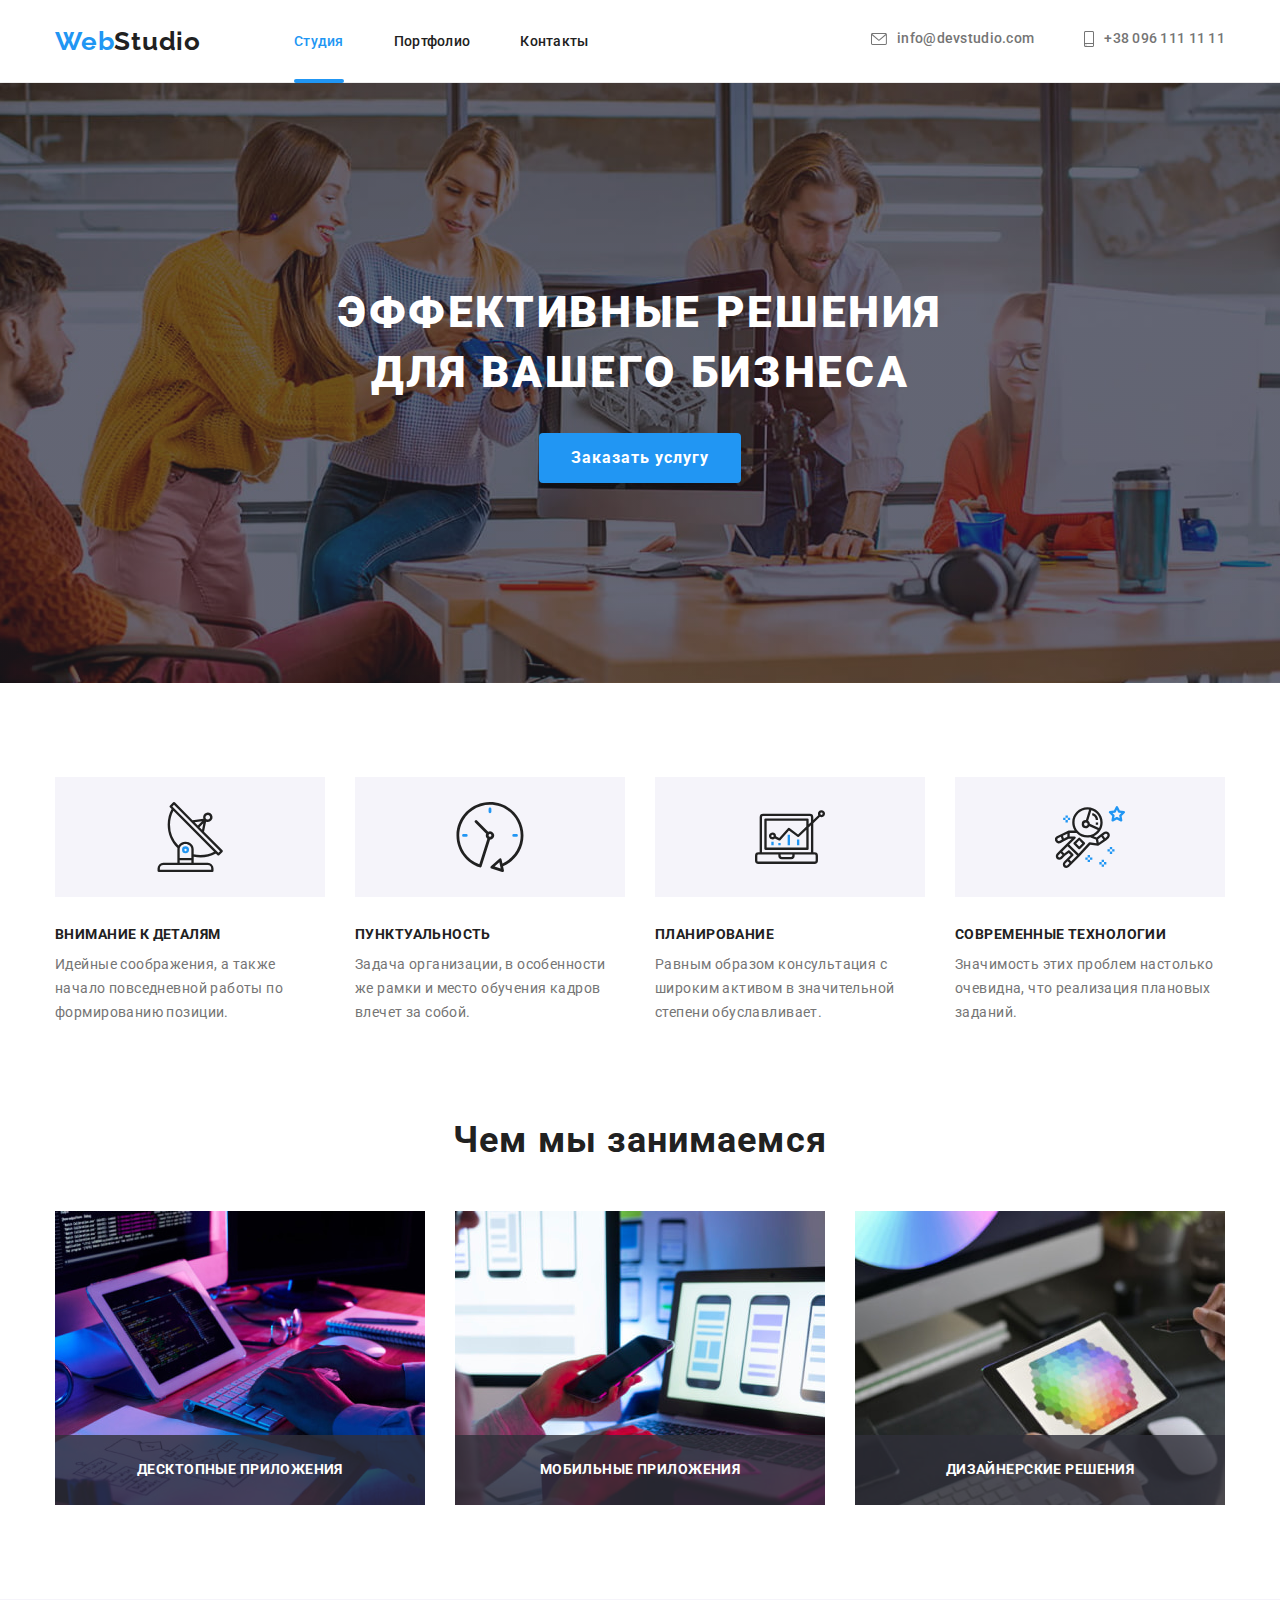
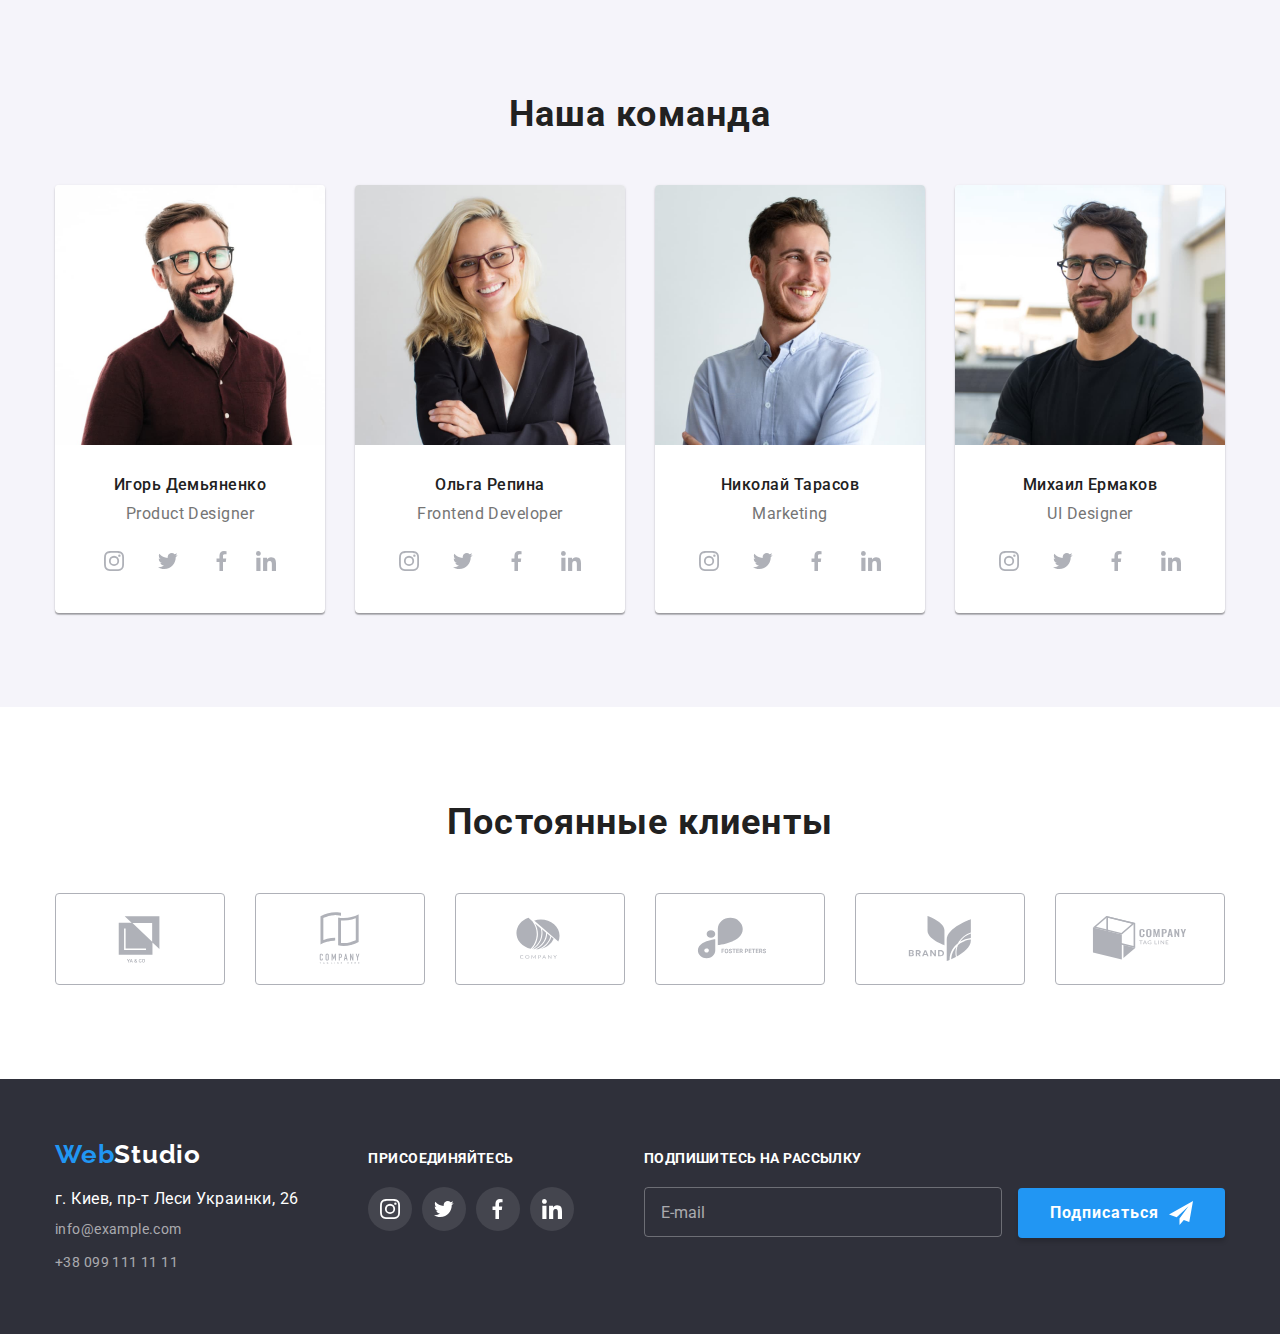
==== commit ab485abe: "Исправлены ошибки" ====
--- a/index.html
+++ b/index.html
@@ -23,17 +23,17 @@
         <nav class="site-nav">
           <a href="./" class="logo header__logo"><span>Web</span>Studio</a>
           <ul class="site-nav__list">
-            <li class="item site-nav__item">
+            <li class="site-nav__item">
               <a href="./" class="site-nav__link site-nav__link--current">Студия</a>
             </li>
-            <li class="item site-nav__item">
+            <li class="site-nav__item">
               <a href="./portfolio.html" class="site-nav__link">Портфолио</a>
             </li>
-            <li class="item site-nav__item"><a href="./" class="site-nav__link">Контакты</a></li>
+            <li class="site-nav__item"><a href="./" class="site-nav__link">Контакты</a></li>
           </ul>
         </nav>
         <ul class="auth-nav">
-          <li class="item auth-nav__item">
+          <li class="auth-nav__item">
             <a href="mailto:info@devstudio.com" class="auth-nav__link">
               <svg class="auth-nav__icon-envelope">
                 <use href="./images/icons.svg#icon-envelope"></use>
@@ -41,7 +41,7 @@
               info@devstudio.com
             </a>
           </li>
-          <li class="item auth-nav__item">
+          <li class="auth-nav__item">
             <a href="tel:+380961111111" class="auth-nav__link">
               <svg class="auth-nav__icon-smartphone">
                 <use href="./images/icons.svg#icon-smartphone"></use>
@@ -60,17 +60,17 @@
             Эффективные решения <br />
             для вашего бизнеса
           </h1>
-          <button type="button" class="button hero__btn" data-modal-open>Заказать услугу</button>
+          <button type="button" class="button" data-modal-open>Заказать услугу</button>
         </div>
       </section>
 
       <!-- Particular section -->
-      <section class="section particular">
-        <div class="container container__particular">
+      <section class="section">
+        <div class="container">
           <h2 class="section__title visually-hidden">Особенности</h2>
-          <ul class="particular__list">
-            <li class="item particular__item">
-              <div class="particular__block">
+          <ul class="particular__block">
+            <li class="particular__item">
+              <div class="particular__thumb">
                 <svg class="particular__icon">
                   <use href="./images/icons.svg#icon-antenna"></use>
                 </svg>
@@ -80,8 +80,8 @@
                 Идейные соображения, а также начало повседневной работы по формированию позиции.
               </p>
             </li>
-            <li class="item particular__item">
-              <div class="particular__block">
+            <li class="particular__item">
+              <div class="particular__thumb">
                 <svg class="particular__icon">
                   <use href="./images/icons.svg#icon-clock"></use>
                 </svg>
@@ -91,8 +91,8 @@
                 Задача организации, в особенности же рамки и место обучения кадров влечет за собой.
               </p>
             </li>
-            <li class="item particular__item">
-              <div class="particular__block">
+            <li class="particular__item">
+              <div class="particular__thumb">
                 <svg class="particular__icon">
                   <use href="./images/icons.svg#icon-diagram"></use>
                 </svg>
@@ -102,8 +102,8 @@
                 Равным образом консультация с широким активом в значительной степени обуславливает.
               </p>
             </li>
-            <li class="item particular__item">
-              <div class="particular__block">
+            <li class="particular__item">
+              <div class="particular__thumb">
                 <svg class="particular__icon">
                   <use href="./images/icons.svg#icon-astronaut"></use>
                 </svg>
@@ -118,11 +118,11 @@
       </section>
 
       <!-- Works-section -->
-      <section class="section work">
-        <div class="container work__container">
+      <section class="section section--no-padding-top">
+        <div class="container">
           <h2 class="section__title">Чем мы занимаемся</h2>
-          <ul class="works__list">
-            <li class="item work__item">
+          <ul class="work">
+            <li class="work__item">
               <img
                 src="./images/box1.jpg"
                 alt="Планшет с набранным кодом"
@@ -131,7 +131,7 @@
               />
               <h3 class="work__title">Десктопные приложения</h3>
             </li>
-            <li class="item work__item">
+            <li class="work__item">
               <img
                 src="./images/box2.jpg"
                 alt="Ноутбук с дизайном приложения"
@@ -140,7 +140,7 @@
               />
               <h3 class="work__title">Мобильные приложения</h3>
             </li>
-            <li class="item work__item">
+            <li class="work__item">
               <img
                 src="./images/box3.jpg"
                 alt="Планшет с палитрой цветов"
@@ -154,40 +154,40 @@
       </section>
 
       <!-- Command section -->
-      <section class="section command">
+      <section class="section section--other-background">
         <div class="container">
           <h2 class="section__title">Наша команда</h2>
-          <ul class="command__list">
-            <li class="item card command__card">
-              <img src="./images/team-card-1.jpg" alt="Портрет" width="270" class="card__jpg" />
-              <div class="card__group">
-                <h3 class="card__title">Игорь Демьяненко</h3>
-                <p class="card__text">Product Designer</p>
-                <ul class="card__list">
-                  <li class="item card__item">
-                    <a href="#" class="card__link">
-                      <svg class="card__icon icon-social">
+          <ul class="command">
+            <li class="command__item">
+              <img src="./images/team-card-1.jpg" alt="Портрет" width="270" />
+              <div class="command__thumb">
+                <h3 class="command__title">Игорь Демьяненко</h3>
+                <p class="command__text">Product Designer</p>
+                <ul class="social">
+                  <li class="social__item">
+                    <a href="#" class="social__link">
+                      <svg class="social__icon">
                         <use href="./images/icons.svg#icon-instagram"></use>
                       </svg>
                     </a>
                   </li>
-                  <li class="item card__item">
-                    <a href="#" class="card__link">
-                      <svg class="card__icon icon-social">
+                  <li class="social__item">
+                    <a href="#" class="social__link">
+                      <svg class="social__icon">
                         <use href="./images/icons.svg#icon-twitter"></use>
                       </svg>
                     </a>
                   </li>
-                  <li class="item card__item">
-                    <a href="#" class="card__link">
-                      <svg class="card__icon icon-social">
+                  <li class=sociald__item">
+                    <a href="#" class="social__link">
+                      <svg class="social__icon">
                         <use href="./images/icons.svg#icon-facebook"></use>
                       </svg>
                     </a>
                   </li>
-                  <li class="item card__item">
-                    <a href="#" class="card__link">
-                      <svg class="card__icon icon-social">
+                  <li class="social__item">
+                    <a href="#" class="social__link">
+                      <svg class="social__icon">
                         <use href="./images/icons.svg#icon-linkedin"></use>
                       </svg>
                     </a>
@@ -196,36 +196,36 @@
               </div>
             </li>
 
-            <li class="item card command__card">
-              <img src="./images/team-card-2.jpg" alt="Портрет" width="270" class="card__jpg" />
-              <div class="card__group">
-                <h3 class="card__title">Ольга Репина</h3>
-                <p class="card__text">Frontend Developer</p>
-                <ul class="card__list">
-                  <li class="item card__item">
-                    <a href="#" class="card__link">
-                      <svg class="card__icon icon-social">
+            <li class="command__item">
+              <img src="./images/team-card-2.jpg" alt="Портрет" width="270"/>
+              <div class="command__thumb">
+                <h3 class="command__title">Ольга Репина</h3>
+                <p class="command__text">Frontend Developer</p>
+                <ul class="social">
+                  <li class="social__item">
+                    <a href="#" class="social__link">
+                      <svg class="social__icon">
                         <use href="./images/icons.svg#icon-instagram"></use>
                       </svg>
                     </a>
                   </li>
-                  <li class="item card__item">
-                    <a href="" class="card__link">
-                      <svg class="card__icon icon-social">
+                  <li class="social__item">
+                    <a href="" class="social__link">
+                      <svg class="social__icon">
                         <use href="./images/icons.svg#icon-twitter"></use>
                       </svg>
                     </a>
                   </li>
-                  <li class="item card__item">
-                    <a href="" class="card__link">
-                      <svg class="card__icon icon-social">
+                  <li class="social__item">
+                    <a href="" class="social__link">
+                      <svg class="social__icon">
                         <use href="./images/icons.svg#icon-facebook"></use>
                       </svg>
                     </a>
                   </li>
-                  <li class="item card__item">
-                    <a href="" class="card__link">
-                      <svg class="card__icon icon-social">
+                  <li class="social__item">
+                    <a href="" class="social__link">
+                      <svg class="social__icon">
                         <use href="./images/icons.svg#icon-linkedin"></use>
                       </svg>
                     </a>
@@ -234,36 +234,36 @@
               </div>
             </li>
 
-            <li class="item card command__card">
-              <img src="./images/team-card-3.jpg" alt="Портрет" width="270" class="card__jpg" />
-              <div class="card__group">
-                <h3 class="card__title">Николай Тарасов</h3>
-                <p class="card__text">Marketing</p>
-                <ul class="card__list">
-                  <li class="item card__item">
-                    <a href="#" class="card__link">
-                      <svg class="card__icon icon-social">
+            <li class="command__item">
+              <img src="./images/team-card-3.jpg" alt="Портрет" width="270" />
+              <div class="command__thumb">
+                <h3 class="command__title">Николай Тарасов</h3>
+                <p class="command__text">Marketing</p>
+                <ul class="social">
+                  <li class="social__item">
+                    <a href="#" class="social__link">
+                      <svg class="social__icon">
                         <use href="./images/icons.svg#icon-instagram"></use>
                       </svg>
                     </a>
                   </li>
-                  <li class="item card__item">
-                    <a href="" class="card__link">
-                      <svg class="card__icon icon-social">
+                  <li class="social__item">
+                    <a href="" class="social__link">
+                      <svg class="social__icon">
                         <use href="./images/icons.svg#icon-twitter"></use>
                       </svg>
                     </a>
                   </li>
-                  <li class="item card__item">
-                    <a href="" class="card__link">
-                      <svg class="card__icon icon-social">
+                  <li class="social__item">
+                    <a href="" class="social__link">
+                      <svg class="social__icon ">
                         <use href="./images/icons.svg#icon-facebook"></use>
                       </svg>
                     </a>
                   </li>
-                  <li class="item card__item">
-                    <a href="" class="card__link">
-                      <svg class="card__icon icon-social">
+                  <li class="social__item">
+                    <a href="" class="social__link">
+                      <svg class="social__icon">
                         <use href="./images/icons.svg#icon-linkedin"></use>
                       </svg>
                     </a>
@@ -272,36 +272,36 @@
               </div>
             </li>
 
-            <li class="item card command-card">
-              <img src="./images/team-card-4.jpg" alt="Портрет" width="270" class="card__jpg" />
-              <div class="card__group">
-                <h3 class="card__title">Михаил Ермаков</h3>
-                <p class="card__text">UI Designer</p>
-                <ul class="card__list">
-                  <li class="item card__item">
-                    <a href="#" class="card__link">
-                      <svg class="card__icon icon-social">
+            <li class="command__item">
+              <img src="./images/team-card-4.jpg" alt="Портрет" width="270" />
+              <div class="command__thumb">
+                <h3 class="command__title">Михаил Ермаков</h3>
+                <p class="command__text">UI Designer</p>
+                <ul class="social">
+                  <li class="social__item">
+                    <a href="#" class="social__link">
+                      <svg class="social__icon">
                         <use href="./images/icons.svg#icon-instagram"></use>
                       </svg>
                     </a>
                   </li>
-                  <li class="item card__item">
-                    <a href="" class="card__link">
-                      <svg class="card__icon icon-social">
+                  <li class="social__item">
+                    <a href="" class="social__link">
+                      <svg class="social__icon">
                         <use href="./images/icons.svg#icon-twitter"></use>
                       </svg>
                     </a>
                   </li>
-                  <li class="item card__item">
-                    <a href="" class="card__link">
-                      <svg class="card__icon icon-social">
+                  <li class="social__item">
+                    <a href="" class="social__link">
+                      <svg class="social__icon">
                         <use href="./images/icons.svg#icon-facebook"></use>
                       </svg>
                     </a>
                   </li>
-                  <li class="item card__item">
-                    <a href="" class="card__link">
-                      <svg class="card__icon icon-social">
+                  <li class="social__item">
+                    <a href="" class="social__link">
+                      <svg class="social__icon">
                         <use href="./images/icons.svg#icon-linkedin"></use>
                       </svg>
                     </a>
@@ -314,46 +314,46 @@
       </section>
 
       <!-- Client section -->
-      <section class="section client">
+      <section class="section">
         <div class="container">
           <h2 class="section__title">Постоянные клиенты</h2>
-          <ul class="client__list">
-            <li class="item client__item">
+          <ul class="client">
+            <li class="client__item">
               <a href="#" class="client__link">
                 <svg class="client__icon">
                   <use href="./images/icons.svg#icon-client1"></use>
                 </svg>
               </a>
             </li>
-            <li class="item client__item">
+            <li class="client__item">
               <a href="#" class="client__link">
                 <svg class="client__icon">
                   <use href="./images/icons.svg#icon-client2"></use>
                 </svg>
               </a>
             </li>
-            <li class="item client__item">
+            <li class="client__item">
               <a href="#" class="client__link">
                 <svg class="client__icon">
                   <use href="./images/icons.svg#icon-client3"></use>
                 </svg>
               </a>
             </li>
-            <li class="item client__item">
+            <li class="client__item">
               <a href="#" class="client__link">
                 <svg class="client__icon">
                   <use href="./images/icons.svg#icon-client4"></use>
                 </svg>
               </a>
             </li>
-            <li class="item client__item">
+            <li class="client__item">
               <a href="#" class="client__link">
                 <svg class="client__icon">
                   <use href="./images/icons.svg#icon-client5"></use>
                 </svg>
               </a>
             </li>
-            <li class="item client__item">
+            <li class="client__item">
               <a href="#" class="client__link">
                 <svg class="client__icon">
                   <use href="./images/icons.svg#icon-client6"></use>
@@ -371,16 +371,16 @@
           <a href="./" class="logo footer__logo"><span>Web</span>Studio</a>
           <address>
             <ul class="contacts__list">
-              <li class="item contacts__item">
-                <a href="https://goo.gl/maps/uek1uiBaMwYKSRGh7" class="link contacts__address"
+              <li class="contacts__item">
+                <a href="https://goo.gl/maps/uek1uiBaMwYKSRGh7" class="contacts__address"
                   >г. Киев, пр-т Леси Украинки, 26</a
                 >
               </li>
-              <li class="item contacts__item">
-                <a href="mailto:info@example.com" class="link contacts__mail">info@example.com</a>
+              <li class="contacts__item">
+                <a href="mailto:info@example.com" class="contacts__mail">info@example.com</a>
               </li>
-              <li class="item contacts__item">
-                <a href="tel:+380991111111" class="link contacts__tel">+38 099 111 11 11</a>
+              <li class="contacts__item">
+                <a href="tel:+380991111111" class="contacts__tel">+38 099 111 11 11</a>
               </li>
             </ul>
           </address>
@@ -389,30 +389,30 @@
         <div class="subscribe">
           <h3 class="subscribe__title">присоединяйтесь</h3>
           <ul class="subscribe__list">
-            <li class="item subscribe__item">
-              <a href="#" class="subscribe__icon">
-                <svg class="icon-social">
+            <li class="subscribe__item">
+              <a href="#" class="subscribe__link">
+                <svg class="social__icon">
                   <use href="./images/icons.svg#icon-instagram"></use>
                 </svg>
               </a>
             </li>
-            <li class="item subscribe__item">
-              <a href="#" class="subscribe__icon">
-                <svg class="icon-social">
+            <li class="subscribe__item">
+              <a href="#" class="subscribe__link">
+                <svg class="social__icon">
                   <use href="./images/icons.svg#icon-twitter"></use>
                 </svg>
               </a>
             </li>
-            <li class="item subscribe__item">
-              <a href="#" class="subscribe__icon">
-                <svg class="icon-social">
+            <li class="subscribe__item">
+              <a href="#" class="subscribe__link">
+                <svg class="social__icon">
                   <use href="./images/icons.svg#icon-facebook"></use>
                 </svg>
               </a>
             </li>
-            <li class="item subscribe__item">
-              <a href="#" class="subscribe__icon">
-                <svg class="icon-social">
+            <li class="subscribe__item">
+              <a href="#" class="subscribe__link">
+                <svg class="social__icon">
                   <use href="./images/icons.svg#icon-linkedin"></use>
                 </svg>
               </a>
--- a/css/main.min.css
+++ b/css/main.min.css
@@ -1,2 +1,2 @@
-:root{--text-color: #212121;--text-color-add: #757575;--accent-color: #2196f3;--primary-white-color: #ffffff;--secondary-background-color: #f5f4fa;--background-color-add: #2f303a;--project-card-gap: 30px;--social-link-color: #afb1b8}body{background-color:var(--primary-white-color);font-family:'Roboto', sans-serif;letter-spacing:0.03em}.item{list-style:none;padding:0;margin:0}.link{text-decoration:none;font-style:normal}h1,h2,h3,h4,h5,h6,p,ul{margin-top:0;margin-bottom:0;padding-left:0;padding-right:0}img{display:block;max-width:100%;height:auto}.container{width:1200px;padding-left:15px;padding-right:15px;margin-left:auto;margin-right:auto}.section{padding-top:94px;padding-bottom:94px}.visually-hidden{position:absolute;clip:rect(0 0 0 0);width:1px;height:1px;margin:-1px}.button{font-family:inherit;font-weight:700;font-size:16px;line-height:1.88;letter-spacing:.06em;color:var(--primary-white-color);display:inline-block;background-color:var(--accent-color);border:none;min-width:200px;-webkit-border-radius:4px;border-radius:4px;-webkit-box-shadow:0px 4px 4px rgba(0,0,0,0.15);box-shadow:0px 4px 4px rgba(0,0,0,0.15);cursor:pointer;padding:10px 32px;-webkit-transition:background-color 250ms cubic-bezier(0.4, 0, 0.2, 1);-o-transition:background-color 250ms cubic-bezier(0.4, 0, 0.2, 1);transition:background-color 250ms cubic-bezier(0.4, 0, 0.2, 1)}.section__title{font-weight:700;font-size:36px;line-height:1.17;letter-spacing:.03em;color:var(--text-color);text-align:center;margin-bottom:50px}.logo{font-family:'Raleway', sans-serif;font-weight:700;font-size:26px;line-height:1.19;letter-spacing:.03em;color:var(--text-color);text-decoration:none}.logo span{color:var(--accent-color)}.icon-social{width:20px;height:20px;fill:currentColor}.header{border-bottom:1px solid #ececec}.header__container{display:-webkit-box;display:-webkit-flex;display:-ms-flexbox;display:flex;-webkit-box-align:center;-webkit-align-items:center;-ms-flex-align:center;align-items:center}.site-nav{display:-webkit-box;display:-webkit-flex;display:-ms-flexbox;display:flex;-webkit-box-align:center;-webkit-align-items:center;-ms-flex-align:center;align-items:center}.site-nav__list{display:-webkit-box;display:-webkit-flex;display:-ms-flexbox;display:flex;padding-top:32px;padding-bottom:32px}.site-nav__item:not(:last-child){margin-right:50px}.site-nav__link{font-weight:500;font-size:14px;line-height:1.14;letter-spacing:.02em;color:var(--text-color);text-decoration:none;-webkit-transition:color 250ms cubic-bezier(0.4, 0, 0.2, 1);-o-transition:color 250ms cubic-bezier(0.4, 0, 0.2, 1);transition:color 250ms cubic-bezier(0.4, 0, 0.2, 1)}.site-nav__link:hover,.site-nav__link:focus{color:var(--accent-color)}.site-nav__link--current{position:relative;color:var(--accent-color);padding-bottom:32px}.site-nav__link--current::before{display:inline-block;content:'';background-color:var(--accent-color);height:4px;width:100%;-webkit-border-radius:2px;border-radius:2px;position:absolute;bottom:0;left:0;margin-bottom:-2px}.header__logo{margin-right:93px}.auth-nav{display:-webkit-box;display:-webkit-flex;display:-ms-flexbox;display:flex;margin-left:auto}.auth-nav__link{font-weight:500;font-size:14px;line-height:1.14;letter-spacing:.02em;color:var(--text-color);text-decoration:none;-webkit-transition:color 250ms cubic-bezier(0.4, 0, 0.2, 1);-o-transition:color 250ms cubic-bezier(0.4, 0, 0.2, 1);transition:color 250ms cubic-bezier(0.4, 0, 0.2, 1)}.auth-nav__icon-envelope{margin-right:10px;width:16px;height:12px;fill:currentColor}.auth-nav__icon-smartphone{margin-right:10px;width:10px;height:16px;fill:currentColor}.auth-nav__item:not(:first-child){margin-left:50px}.auth-nav__link{color:var(--text-color-add);display:-webkit-inline-box;display:-webkit-inline-flex;display:-ms-inline-flexbox;display:inline-flex;-webkit-box-align:center;-webkit-align-items:center;-ms-flex-align:center;align-items:center;-webkit-transition:color 250ms cubic-bezier(0.4, 0, 0.2, 1);-o-transition:color 250ms cubic-bezier(0.4, 0, 0.2, 1);transition:color 250ms cubic-bezier(0.4, 0, 0.2, 1)}.auth-nav__link:hover,.auth-nav__link:focus{color:var(--accent-color)}.hero{max-width:1600px;margin-left:auto;margin-right:auto;background-image:-webkit-gradient(linear, left top, left bottom, from(rgba(47,48,58,0.4)), to(rgba(47,48,58,0.4))),url("../images/background-hero.jpg");background-image:-webkit-linear-gradient(rgba(47,48,58,0.4), rgba(47,48,58,0.4)),url("../images/background-hero.jpg");background-image:-o-linear-gradient(rgba(47,48,58,0.4), rgba(47,48,58,0.4)),url("../images/background-hero.jpg");background-image:linear-gradient(rgba(47,48,58,0.4), rgba(47,48,58,0.4)),url("../images/background-hero.jpg");background-color:var(--background-color-add);-webkit-background-size:cover;background-size:cover;background-repeat:no-repeat;background-position:center;text-align:center;padding-top:200px;padding-bottom:200px}.hero__title{font-weight:900;font-size:44px;line-height:1.36;letter-spacing:.06em;color:var(--primary-white-color);text-transform:uppercase;margin-bottom:30px}.hero__btn:hover,.hero__btn:focus{background-color:#188ce8}.particular{padding-bottom:0}.particular__block{width:270px;height:120px;margin-bottom:30px;display:-webkit-box;display:-webkit-flex;display:-ms-flexbox;display:flex;-webkit-box-align:center;-webkit-align-items:center;-ms-flex-align:center;align-items:center;-webkit-box-pack:center;-webkit-justify-content:center;-ms-flex-pack:center;justify-content:center;background-color:var(--secondary-background-color)}.particular__icon{width:70px;height:70px}.particular__list{display:-webkit-box;display:-webkit-flex;display:-ms-flexbox;display:flex}.particular__item{margin-right:30px}.particular__item:last-child{margin-right:0}.particular__title{font-weight:700;font-size:14px;line-height:1.14;letter-spacing:.03em;color:var(--text-color);text-transform:uppercase;margin-bottom:10px}.particular__text{font-weight:400;font-size:14px;line-height:1.71;letter-spacing:.03em;color:var(--text-color-add)}.works__list{display:-webkit-box;display:-webkit-flex;display:-ms-flexbox;display:flex;-webkit-box-align:center;-webkit-align-items:center;-ms-flex-align:center;align-items:center}.work__item{position:relative}.work__item:not(:last-child){margin-right:30px}.work__title{display:-webkit-box;display:-webkit-flex;display:-ms-flexbox;display:flex;-webkit-box-align:center;-webkit-align-items:center;-ms-flex-align:center;align-items:center;-webkit-box-pack:center;-webkit-justify-content:center;-ms-flex-pack:center;justify-content:center;font-weight:700;font-size:14px;line-height:1.14;letter-spacing:.03em;color:var(--primary-white-color);text-transform:uppercase;background-color:rgba(47,48,58,0.8);width:100%;position:absolute;bottom:0;left:0;height:70px}.command{background-color:var(--secondary-background-color)}.command__list{display:-webkit-box;display:-webkit-flex;display:-ms-flexbox;display:flex}.card{background-color:var(--primary-white-color);-webkit-border-radius:4px;border-radius:4px;-webkit-box-shadow:0px 1px 3px rgba(0,0,0,0.12),0px 1px 1px rgba(0,0,0,0.14),0px 2px 1px rgba(0,0,0,0.2);box-shadow:0px 1px 3px rgba(0,0,0,0.12),0px 1px 1px rgba(0,0,0,0.14),0px 2px 1px rgba(0,0,0,0.2);text-align:center;margin-right:30px;overflow:hidden}.card:last-child{margin-right:0}.card__group{padding:30px 0}.card__title{font-weight:500;font-size:16px;line-height:1.19;letter-spacing:.03em;color:var(--text-color);margin-bottom:10px}.card__text{margin-bottom:16px;font-weight:400;font-size:16px;line-height:1.19;letter-spacing:.03em;color:var(--text-color-add)}.card__list{display:-webkit-box;display:-webkit-flex;display:-ms-flexbox;display:flex;-webkit-box-pack:center;-webkit-justify-content:center;-ms-flex-pack:center;justify-content:center}.card__link{display:-webkit-box;display:-webkit-flex;display:-ms-flexbox;display:flex;-webkit-box-align:center;-webkit-align-items:center;-ms-flex-align:center;align-items:center;-webkit-box-pack:center;-webkit-justify-content:center;-ms-flex-pack:center;justify-content:center;-webkit-border-radius:50%;border-radius:50%;height:44px;width:44px;color:var(--social-link-color);-webkit-transition:color 250ms cubic-bezier(0.4, 0, 0.2, 1);-o-transition:color 250ms cubic-bezier(0.4, 0, 0.2, 1);transition:color 250ms cubic-bezier(0.4, 0, 0.2, 1);-webkit-transition:background-color 250ms cubic-bezier(0.4, 0, 0.2, 1);-o-transition:background-color 250ms cubic-bezier(0.4, 0, 0.2, 1);transition:background-color 250ms cubic-bezier(0.4, 0, 0.2, 1)}.card__link:hover,.card__link:focus{background-color:var(--accent-color);color:var(--primary-white-color)}.card__item:not(:last-child){margin-right:10px}.client__list{display:-webkit-box;display:-webkit-flex;display:-ms-flexbox;display:flex;-webkit-box-pack:center;-webkit-justify-content:center;-ms-flex-pack:center;justify-content:center;margin-left:auto;margin-right:auto}.client__item{width:170px;height:92px;margin-right:30px}.client__item:last-child{margin-right:0}.client__link{display:-webkit-box;display:-webkit-flex;display:-ms-flexbox;display:flex;-webkit-box-align:center;-webkit-align-items:center;-ms-flex-align:center;align-items:center;-webkit-box-pack:center;-webkit-justify-content:center;-ms-flex-pack:center;justify-content:center;width:100%;height:100%;border:1px solid var(--social-link-color);-webkit-border-radius:4px;border-radius:4px;color:var(--social-link-color);-webkit-transition:color 250ms cubic-bezier(0.4, 0, 0.2, 1);-o-transition:color 250ms cubic-bezier(0.4, 0, 0.2, 1);transition:color 250ms cubic-bezier(0.4, 0, 0.2, 1);-webkit-transition:border-color 250ms cubic-bezier(0.4, 0, 0.2, 1);-o-transition:border-color 250ms cubic-bezier(0.4, 0, 0.2, 1);transition:border-color 250ms cubic-bezier(0.4, 0, 0.2, 1)}.client__link:hover,.client__link:focus{color:var(--accent-color);border-color:var(--accent-color)}.client__icon{fill:currentColor;width:106px;height:60px}.footer{background-color:var(--background-color-add);padding-top:60px;padding-bottom:60px}.footer__container{display:-webkit-box;display:-webkit-flex;display:-ms-flexbox;display:flex;-webkit-box-align:baseline;-webkit-align-items:baseline;-ms-flex-align:baseline;align-items:baseline;-webkit-box-pack:justify;-webkit-justify-content:space-between;-ms-flex-pack:justify;justify-content:space-between}.footer__logo{display:inline-block;margin-bottom:20px;color:var(--primary-white-color)}.contacts__item:not(:last-child){margin-bottom:9px}.contacts__address{color:var(--primary-white-color)}.contacts__mail,.contacts__tel{font-weight:400;font-size:14px;line-height:1.71;letter-spacing:.03em;color:rgba(255,255,255,0.6)}.subscribe__title{font-weight:700;font-size:14px;line-height:1.14;letter-spacing:.03em;color:var(--primary-white-color);text-transform:uppercase}.subscribe__list{display:-webkit-box;display:-webkit-flex;display:-ms-flexbox;display:flex;margin-top:20px}.subscribe__item:not(:last-child){margin-right:10px}.subscribe__icon{height:44px;width:44px;display:-webkit-box;display:-webkit-flex;display:-ms-flexbox;display:flex;-webkit-box-align:center;-webkit-align-items:center;-ms-flex-align:center;align-items:center;-webkit-box-pack:center;-webkit-justify-content:center;-ms-flex-pack:center;justify-content:center;-webkit-border-radius:50%;border-radius:50%;color:var(--primary-white-color);background-color:rgba(255,255,255,0.1);-webkit-transition:color 250ms cubic-bezier(0.4, 0, 0.2, 1);-o-transition:color 250ms cubic-bezier(0.4, 0, 0.2, 1);transition:color 250ms cubic-bezier(0.4, 0, 0.2, 1);-webkit-transition:background-color 250ms cubic-bezier(0.4, 0, 0.2, 1);-o-transition:background-color 250ms cubic-bezier(0.4, 0, 0.2, 1);transition:background-color 250ms cubic-bezier(0.4, 0, 0.2, 1)}.subscribe__icon:last-child{margin-right:0}.subscribe__icon:hover,.subscribe__icon:focus{background-color:var(--accent-color)}.mailing__form{display:inline-block;margin-right:12px;margin-top:20px}.mailing__submit{width:358px;height:50px;border:1px solid rgba(255,255,255,0.3);-webkit-border-radius:4px;border-radius:4px;background-color:transparent;padding:15px 16px;color:rgba(255,255,255,0.6);font-family:inherit}.mailing__submit::-webkit-input-placeholder{color:rgba(255,255,255,0.6)}.mailing__submit:-ms-input-placeholder{color:rgba(255,255,255,0.6)}.mailing__submit::-ms-input-placeholder{color:rgba(255,255,255,0.6)}.mailing__submit::placeholder{color:rgba(255,255,255,0.6)}.mailing__btn{display:-webkit-inline-box;display:-webkit-inline-flex;display:-ms-inline-flexbox;display:inline-flex;-webkit-box-align:center;-webkit-align-items:center;-ms-flex-align:center;align-items:center}.mailing__btn:hover,.mailing__btn:focus{background-color:#188ce8}.mailing__icon{width:24px;height:24px;fill:var(--primary-white-color);margin-left:10px}.filtr{display:-webkit-box;display:-webkit-flex;display:-ms-flexbox;display:flex;-webkit-box-pack:center;-webkit-justify-content:center;-ms-flex-pack:center;justify-content:center;margin-bottom:50px}.filtr__item{margin-right:8px}.filtr__item:last-child{margin-right:0}.filtr .filtr__btn{font-family:Roboto;font-weight:500;font-size:16px;line-height:1.62;letter-spacing:.03em;color:var(--text-color);text-align:center;background-color:var(--secondary-background-color);border:none;-webkit-border-radius:4px;border-radius:4px;padding:6px 22px;-webkit-transition:color 250ms cubic-bezier(0.4, 0, 0.2, 1);-o-transition:color 250ms cubic-bezier(0.4, 0, 0.2, 1);transition:color 250ms cubic-bezier(0.4, 0, 0.2, 1);-webkit-transition:background-color 250ms cubic-bezier(0.4, 0, 0.2, 1);-o-transition:background-color 250ms cubic-bezier(0.4, 0, 0.2, 1);transition:background-color 250ms cubic-bezier(0.4, 0, 0.2, 1);-webkit-transition:-webkit-box-shadow 250ms cubic-bezier(0.4, 0, 0.2, 1);transition:-webkit-box-shadow 250ms cubic-bezier(0.4, 0, 0.2, 1);-o-transition:box-shadow 250ms cubic-bezier(0.4, 0, 0.2, 1);transition:box-shadow 250ms cubic-bezier(0.4, 0, 0.2, 1);transition:box-shadow 250ms cubic-bezier(0.4, 0, 0.2, 1), -webkit-box-shadow 250ms cubic-bezier(0.4, 0, 0.2, 1)}.filtr .filtr__btn:hover,.filtr .filtr__btn:focus{background-color:var(--accent-color);color:var(--primary-white-color);-webkit-box-shadow:0px 3px 1px rgba(0,0,0,0.1),0px 1px 2px rgba(0,0,0,0.08),0px 2px 2px rgba(0,0,0,0.12);box-shadow:0px 3px 1px rgba(0,0,0,0.1),0px 1px 2px rgba(0,0,0,0.08),0px 2px 2px rgba(0,0,0,0.12);cursor:pointer}.project{display:-webkit-box;display:-webkit-flex;display:-ms-flexbox;display:flex;-webkit-flex-wrap:wrap;-ms-flex-wrap:wrap;flex-wrap:wrap;margin-top:-webkit-calc(-1 * var(--project-card-gap));margin-top:calc(-1 * var(--project-card-gap));margin-left:-webkit-calc(-1 * var(--project-card-gap));margin-left:calc(-1 * var(--project-card-gap))}.project__grid{background-color:var(--primary-white-color);margin-left:var(--project-card-gap);margin-top:var(--project-card-gap)}.project__link{display:block;width:370px;height:404px;-webkit-transition:-webkit-box-shadow 250ms cubic-bezier(0.4, 0, 0.2, 1);transition:-webkit-box-shadow 250ms cubic-bezier(0.4, 0, 0.2, 1);-o-transition:box-shadow 250ms cubic-bezier(0.4, 0, 0.2, 1);transition:box-shadow 250ms cubic-bezier(0.4, 0, 0.2, 1);transition:box-shadow 250ms cubic-bezier(0.4, 0, 0.2, 1), -webkit-box-shadow 250ms cubic-bezier(0.4, 0, 0.2, 1)}.project__link:hover,.project__link:focus{-webkit-box-shadow:0px 1px 1px rgba(0,0,0,0.12),0px 4px 4px rgba(0,0,0,0.06),1px 4px 6px rgba(0,0,0,0.16);box-shadow:0px 1px 1px rgba(0,0,0,0.12),0px 4px 4px rgba(0,0,0,0.06),1px 4px 6px rgba(0,0,0,0.16)}.project__thumb{position:relative;overflow:hidden}.project__overley{background-color:rgba(33,150,243,0.9);position:absolute;left:0;top:0;width:100%;height:100%;padding:63px 24px;-webkit-transform:translateY(100%);-ms-transform:translateY(100%);transform:translateY(100%);-webkit-transition:-webkit-transform 250ms cubic-bezier(0.4, 0, 0.2, 1);transition:-webkit-transform 250ms cubic-bezier(0.4, 0, 0.2, 1);-o-transition:transform 250ms cubic-bezier(0.4, 0, 0.2, 1);transition:transform 250ms cubic-bezier(0.4, 0, 0.2, 1);transition:transform 250ms cubic-bezier(0.4, 0, 0.2, 1), -webkit-transform 250ms cubic-bezier(0.4, 0, 0.2, 1)}.project__link:hover .project__overley,.project__link:focus .project__overley{-webkit-transform:translateY(0);-ms-transform:translateY(0);transform:translateY(0)}.project__text{font-weight:400;font-size:18px;line-height:1.56;letter-spacing:.03em;color:var(--primary-white-color)}.project__card{padding:20px 24px;border:1px solid #eee;border-top:none}.project__title{font-weight:700;font-size:18px;line-height:2;letter-spacing:.06em;color:var(--text-color);margin-bottom:4px}.project__subtitle{font-weight:400;font-size:16px;line-height:1.88;letter-spacing:.06em;color:var(--text-color-add)}.backdrop{position:fixed;top:0;left:0;width:100%;height:100%;background-color:rgba(0,0,0,0.2);opacity:1;-webkit-transition:opacity 250ms cubic-bezier(0.4, 0, 0.2, 1);-o-transition:opacity 250ms cubic-bezier(0.4, 0, 0.2, 1);transition:opacity 250ms cubic-bezier(0.4, 0, 0.2, 1)}.backdrop.is-hidden{opacity:0;pointer-events:none;visibility:visible}.modal{position:absolute;left:50%;top:50%;-webkit-transform:translate(-50%, -50%) scale(1);-ms-transform:translate(-50%, -50%) scale(1);transform:translate(-50%, -50%) scale(1);-webkit-transition:-webkit-transform 250ms cubic-bezier(0.4, 0, 0.2, 1);transition:-webkit-transform 250ms cubic-bezier(0.4, 0, 0.2, 1);-o-transition:transform 250ms cubic-bezier(0.4, 0, 0.2, 1);transition:transform 250ms cubic-bezier(0.4, 0, 0.2, 1);transition:transform 250ms cubic-bezier(0.4, 0, 0.2, 1), -webkit-transform 250ms cubic-bezier(0.4, 0, 0.2, 1);width:528px;min-height:581px;background-color:var(--primary-white-color);-webkit-box-shadow:0px 1px 3px rgba(0,0,0,0.12),0px 1px 1px rgba(0,0,0,0.14),0px 2px 1px rgba(0,0,0,0.2);box-shadow:0px 1px 3px rgba(0,0,0,0.12),0px 1px 1px rgba(0,0,0,0.14),0px 2px 1px rgba(0,0,0,0.2);-webkit-border-radius:4px;border-radius:4px;padding:40px}.backdrop.is-hidden .modal{-webkit-transform:translate(-50%, -50%) scale(1.2);-ms-transform:translate(-50%, -50%) scale(1.2);transform:translate(-50%, -50%) scale(1.2)}.modal__title{display:inline-block;font-weight:700;font-size:20px;line-height:1.15;letter-spacing:.03em;color:var(--text-color);text-align:center;margin-bottom:12px}.button__close{width:30px;height:30px;display:-webkit-box;display:-webkit-flex;display:-ms-flexbox;display:flex;-webkit-box-align:center;-webkit-align-items:center;-ms-flex-align:center;align-items:center;-webkit-box-pack:center;-webkit-justify-content:center;-ms-flex-pack:center;justify-content:center;position:absolute;top:8px;right:8px;cursor:pointer;background:#ffffff;border:1px solid rgba(0,0,0,0.1);-webkit-border-radius:50%;border-radius:50%}.button__icon{width:11px;height:11px;fill:black;-webkit-transition:fill 250ms cubic-bezier(0.4, 0, 0.2, 1);-o-transition:fill 250ms cubic-bezier(0.4, 0, 0.2, 1);transition:fill 250ms cubic-bezier(0.4, 0, 0.2, 1)}.button__close:hover .button__icon{fill:var(--accent-color)}.form__box{display:block;position:relative;font-family:inherit;font-weight:400;font-size:12px;line-height:1.17;letter-spacing:.01em;color:var(--text-color-add);margin-bottom:10px}.form__input{width:100%;border:1px solid rgba(33,33,33,0.2);-webkit-border-radius:4px;border-radius:4px;height:40px;padding:0 10px 0 42px;margin-top:4px;color:var(--text-color);-webkit-transition:border-color 250ms cubic-bezier(0.4, 0, 0.2, 1);-o-transition:border-color 250ms cubic-bezier(0.4, 0, 0.2, 1);transition:border-color 250ms cubic-bezier(0.4, 0, 0.2, 1)}.form__input:focus{outline:none;border-color:var(--accent-color)}.form__icon{position:absolute;top:50%;left:12px;height:18px;width:18px;color:var(--text-color);-webkit-transition:fill 250ms cubic-bezier(0.4, 0, 0.2, 1);-o-transition:fill 250ms cubic-bezier(0.4, 0, 0.2, 1);transition:fill 250ms cubic-bezier(0.4, 0, 0.2, 1)}.form__input:focus+.form__icon{fill:var(--accent-color)}.textarea{margin-bottom:20px}.textarea__input{display:block;min-height:120px;padding:12px 16px;resize:none;font-family:inherit}.textarea__input::-webkit-input-placeholder{color:rgba(117,117,117,0.5);font-family:inherit}.textarea__input:-ms-input-placeholder{color:rgba(117,117,117,0.5);font-family:inherit}.textarea__input::-ms-input-placeholder{color:rgba(117,117,117,0.5);font-family:inherit}.textarea__input::placeholder{color:rgba(117,117,117,0.5);font-family:inherit}.policy__lable{display:-webkit-box;display:-webkit-flex;display:-ms-flexbox;display:flex;-webkit-box-align:center;-webkit-align-items:center;-ms-flex-align:center;align-items:center;-webkit-box-pack:center;-webkit-justify-content:center;-ms-flex-pack:center;justify-content:center;font-weight:400;font-size:14px;line-height:1.71;letter-spacing:.03em;color:var(--text-color-add);cursor:pointer}.policy__checkbox{position:absolute;clip:rect(0 0 0 0);width:1px;height:1px;margin:-1px}.policy__lable a{margin-left:4px;color:var(--accent-color)}.modal__btn{display:block;margin:0 auto;margin-top:30px}.modal__btn:hover,.modal__btn:focus{background-color:#188ce8}.policy__icon{height:16px;width:16px;fill:transparent;border:1px solid #212121;-webkit-border-radius:2px;border-radius:2px;border-width:2px;margin-right:7px;-webkit-transition:background-color 250ms cubic-bezier(0.4, 0, 0.2, 1);-o-transition:background-color 250ms cubic-bezier(0.4, 0, 0.2, 1);transition:background-color 250ms cubic-bezier(0.4, 0, 0.2, 1);-webkit-transition:fill 250ms cubic-bezier(0.4, 0, 0.2, 1);-o-transition:fill 250ms cubic-bezier(0.4, 0, 0.2, 1);transition:fill 250ms cubic-bezier(0.4, 0, 0.2, 1);-webkit-transition:border 250ms cubic-bezier(0.4, 0, 0.2, 1);-o-transition:border 250ms cubic-bezier(0.4, 0, 0.2, 1);transition:border 250ms cubic-bezier(0.4, 0, 0.2, 1)}.policy__checkbox:checked+.policy__lable .policy__icon{fill:var(--primary-white-color);background-color:var(--accent-color);border-color:var(--accent-color)}
+:root{--text-color: #212121;--text-color-add: #757575;--accent-color: #2196f3;--primary-white-color: #ffffff;--secondary-background-color: #f5f4fa;--background-color-add: #2f303a;--project-card-gap: 30px;--social-link-color: #afb1b8}body{background-color:var(--primary-white-color);font-family:'Roboto', sans-serif;letter-spacing:0.03em}h1,h2,h3,h4,h5,h6,p,ul{margin-top:0;margin-bottom:0;padding-left:0;padding-right:0}ul{list-style:none;padding:0;margin:0}a{text-decoration:none;font-style:normal}img{display:block;max-width:100%;height:auto}.visually-hidden{position:absolute;clip:rect(0 0 0 0);width:1px;height:1px;margin:-1px}.container{width:1200px;padding-left:15px;padding-right:15px;margin-left:auto;margin-right:auto}.section{padding-top:94px;padding-bottom:94px}.section--no-padding-top{padding-top:0px}.section--other-background{background-color:var(--secondary-background-color)}.section__title{font-weight:700;font-size:36px;line-height:1.17;letter-spacing:.03em;color:var(--text-color);text-align:center;margin-bottom:50px}.button{font-family:inherit;font-weight:700;font-size:16px;line-height:1.88;letter-spacing:.06em;color:var(--primary-white-color);display:inline-block;background-color:var(--accent-color);border:none;min-width:200px;-webkit-border-radius:4px;border-radius:4px;-webkit-box-shadow:0px 4px 4px rgba(0,0,0,0.15);box-shadow:0px 4px 4px rgba(0,0,0,0.15);cursor:pointer;padding:10px 32px;-webkit-transition:background-color 250ms cubic-bezier(0.4, 0, 0.2, 1);-o-transition:background-color 250ms cubic-bezier(0.4, 0, 0.2, 1);transition:background-color 250ms cubic-bezier(0.4, 0, 0.2, 1)}.button:hover,.button:focus{background-color:#188ce8}.logo{font-family:'Raleway', sans-serif;font-weight:700;font-size:26px;line-height:1.19;letter-spacing:.03em;color:var(--text-color);text-decoration:none}.logo span{color:var(--accent-color)}.social__icon{width:20px;height:20px;fill:currentColor}.header{border-bottom:1px solid #ececec}.header__container{display:-webkit-box;display:-webkit-flex;display:-ms-flexbox;display:flex;-webkit-box-align:center;-webkit-align-items:center;-ms-flex-align:center;align-items:center}.site-nav{display:-webkit-box;display:-webkit-flex;display:-ms-flexbox;display:flex;-webkit-box-align:center;-webkit-align-items:center;-ms-flex-align:center;align-items:center}.site-nav__list{display:-webkit-box;display:-webkit-flex;display:-ms-flexbox;display:flex;padding-top:32px;padding-bottom:32px}.site-nav__item:not(:last-child){margin-right:50px}.site-nav__link{font-weight:500;font-size:14px;line-height:1.14;letter-spacing:.02em;color:var(--text-color);text-decoration:none;-webkit-transition:color 250ms cubic-bezier(0.4, 0, 0.2, 1);-o-transition:color 250ms cubic-bezier(0.4, 0, 0.2, 1);transition:color 250ms cubic-bezier(0.4, 0, 0.2, 1)}.site-nav__link:hover,.site-nav__link:focus{color:var(--accent-color)}.site-nav__link--current{position:relative;color:var(--accent-color);padding-bottom:32px}.site-nav__link--current::before{display:inline-block;content:'';background-color:var(--accent-color);height:4px;width:100%;-webkit-border-radius:2px;border-radius:2px;position:absolute;bottom:0;left:0;margin-bottom:-2px}.header__logo{margin-right:93px}.auth-nav{display:-webkit-box;display:-webkit-flex;display:-ms-flexbox;display:flex;margin-left:auto}.auth-nav__link{font-weight:500;font-size:14px;line-height:1.14;letter-spacing:.02em;color:var(--text-color);text-decoration:none;-webkit-transition:color 250ms cubic-bezier(0.4, 0, 0.2, 1);-o-transition:color 250ms cubic-bezier(0.4, 0, 0.2, 1);transition:color 250ms cubic-bezier(0.4, 0, 0.2, 1)}.auth-nav__icon-envelope{margin-right:10px;width:16px;height:12px;fill:currentColor}.auth-nav__icon-smartphone{margin-right:10px;width:10px;height:16px;fill:currentColor}.auth-nav__item:not(:first-child){margin-left:50px}.auth-nav__link{color:var(--text-color-add);display:-webkit-inline-box;display:-webkit-inline-flex;display:-ms-inline-flexbox;display:inline-flex;-webkit-box-align:center;-webkit-align-items:center;-ms-flex-align:center;align-items:center;-webkit-transition:color 250ms cubic-bezier(0.4, 0, 0.2, 1);-o-transition:color 250ms cubic-bezier(0.4, 0, 0.2, 1);transition:color 250ms cubic-bezier(0.4, 0, 0.2, 1)}.auth-nav__link:hover,.auth-nav__link:focus{color:var(--accent-color)}.hero{max-width:1600px;margin-left:auto;margin-right:auto;background-image:-webkit-gradient(linear, left top, left bottom, from(rgba(47,48,58,0.4)), to(rgba(47,48,58,0.4))),url("../images/background-hero.jpg");background-image:-webkit-linear-gradient(rgba(47,48,58,0.4), rgba(47,48,58,0.4)),url("../images/background-hero.jpg");background-image:-o-linear-gradient(rgba(47,48,58,0.4), rgba(47,48,58,0.4)),url("../images/background-hero.jpg");background-image:linear-gradient(rgba(47,48,58,0.4), rgba(47,48,58,0.4)),url("../images/background-hero.jpg");background-color:var(--background-color-add);-webkit-background-size:cover;background-size:cover;background-repeat:no-repeat;background-position:center;text-align:center;padding-top:200px;padding-bottom:200px}.hero__title{font-weight:900;font-size:44px;line-height:1.36;letter-spacing:.06em;color:var(--primary-white-color);text-transform:uppercase;margin-bottom:30px}.particular__thumb{width:270px;height:120px;margin-bottom:30px;display:-webkit-box;display:-webkit-flex;display:-ms-flexbox;display:flex;-webkit-box-align:center;-webkit-align-items:center;-ms-flex-align:center;align-items:center;-webkit-box-pack:center;-webkit-justify-content:center;-ms-flex-pack:center;justify-content:center;background-color:var(--secondary-background-color)}.particular__icon{width:70px;height:70px}.particular__block{display:-webkit-box;display:-webkit-flex;display:-ms-flexbox;display:flex}.particular__item{margin-right:30px}.particular__item:last-child{margin-right:0}.particular__title{font-weight:700;font-size:14px;line-height:1.14;letter-spacing:.03em;color:var(--text-color);text-transform:uppercase;margin-bottom:10px}.particular__text{font-weight:400;font-size:14px;line-height:1.71;letter-spacing:.03em;color:var(--text-color-add)}.work{display:-webkit-box;display:-webkit-flex;display:-ms-flexbox;display:flex;-webkit-box-align:center;-webkit-align-items:center;-ms-flex-align:center;align-items:center}.work__item{position:relative}.work__item:not(:last-child){margin-right:30px}.work__title{display:-webkit-box;display:-webkit-flex;display:-ms-flexbox;display:flex;-webkit-box-align:center;-webkit-align-items:center;-ms-flex-align:center;align-items:center;-webkit-box-pack:center;-webkit-justify-content:center;-ms-flex-pack:center;justify-content:center;font-weight:700;font-size:14px;line-height:1.14;letter-spacing:.03em;color:var(--primary-white-color);text-transform:uppercase;background-color:rgba(47,48,58,0.8);width:100%;position:absolute;bottom:0;left:0;height:70px}.command{display:-webkit-box;display:-webkit-flex;display:-ms-flexbox;display:flex}.command__item{background-color:var(--primary-white-color);-webkit-border-radius:4px;border-radius:4px;-webkit-box-shadow:0px 1px 3px rgba(0,0,0,0.12),0px 1px 1px rgba(0,0,0,0.14),0px 2px 1px rgba(0,0,0,0.2);box-shadow:0px 1px 3px rgba(0,0,0,0.12),0px 1px 1px rgba(0,0,0,0.14),0px 2px 1px rgba(0,0,0,0.2);text-align:center;margin-right:30px;overflow:hidden}.command__item:last-child{margin-right:0}.command__thumb{padding:30px 0}.command__title{font-weight:500;font-size:16px;line-height:1.19;letter-spacing:.03em;color:var(--text-color);margin-bottom:10px}.command__text{margin-bottom:16px;font-weight:400;font-size:16px;line-height:1.19;letter-spacing:.03em;color:var(--text-color-add)}.social{display:-webkit-box;display:-webkit-flex;display:-ms-flexbox;display:flex;-webkit-box-pack:center;-webkit-justify-content:center;-ms-flex-pack:center;justify-content:center}.social__link{display:-webkit-box;display:-webkit-flex;display:-ms-flexbox;display:flex;-webkit-box-align:center;-webkit-align-items:center;-ms-flex-align:center;align-items:center;-webkit-box-pack:center;-webkit-justify-content:center;-ms-flex-pack:center;justify-content:center;-webkit-border-radius:50%;border-radius:50%;height:44px;width:44px;color:var(--social-link-color);-webkit-transition:color 250ms cubic-bezier(0.4, 0, 0.2, 1),background-color 250ms cubic-bezier(0.4, 0, 0.2, 1);-o-transition:color 250ms cubic-bezier(0.4, 0, 0.2, 1),background-color 250ms cubic-bezier(0.4, 0, 0.2, 1);transition:color 250ms cubic-bezier(0.4, 0, 0.2, 1),background-color 250ms cubic-bezier(0.4, 0, 0.2, 1)}.social__link:hover,.social__link:focus{background-color:var(--accent-color);color:var(--primary-white-color)}.social__item:not(:last-child){margin-right:10px}.client{display:-webkit-box;display:-webkit-flex;display:-ms-flexbox;display:flex;-webkit-box-pack:center;-webkit-justify-content:center;-ms-flex-pack:center;justify-content:center;margin-left:auto;margin-right:auto}.client__item{width:170px;height:92px;margin-right:30px}.client__item:last-child{margin-right:0}.client__link{display:-webkit-box;display:-webkit-flex;display:-ms-flexbox;display:flex;-webkit-box-align:center;-webkit-align-items:center;-ms-flex-align:center;align-items:center;-webkit-box-pack:center;-webkit-justify-content:center;-ms-flex-pack:center;justify-content:center;width:100%;height:100%;border:1px solid var(--social-link-color);-webkit-border-radius:4px;border-radius:4px;color:var(--social-link-color);-webkit-transition:color 250ms cubic-bezier(0.4, 0, 0.2, 1),border-color 250ms cubic-bezier(0.4, 0, 0.2, 1);-o-transition:color 250ms cubic-bezier(0.4, 0, 0.2, 1),border-color 250ms cubic-bezier(0.4, 0, 0.2, 1);transition:color 250ms cubic-bezier(0.4, 0, 0.2, 1),border-color 250ms cubic-bezier(0.4, 0, 0.2, 1)}.client__link:hover,.client__link:focus{color:var(--accent-color);border-color:var(--accent-color)}.client__icon{fill:currentColor;width:106px;height:60px}.footer{background-color:var(--background-color-add);padding-top:60px;padding-bottom:60px}.footer__container{display:-webkit-box;display:-webkit-flex;display:-ms-flexbox;display:flex;-webkit-box-align:baseline;-webkit-align-items:baseline;-ms-flex-align:baseline;align-items:baseline;-webkit-box-pack:justify;-webkit-justify-content:space-between;-ms-flex-pack:justify;justify-content:space-between}.footer__logo{display:inline-block;margin-bottom:20px;color:var(--primary-white-color)}.contacts__item:not(:last-child){margin-bottom:9px}.contacts__address{color:var(--primary-white-color)}.contacts__mail,.contacts__tel{font-weight:400;font-size:14px;line-height:1.71;letter-spacing:.03em;color:rgba(255,255,255,0.6)}.subscribe__title{font-weight:700;font-size:14px;line-height:1.14;letter-spacing:.03em;color:var(--primary-white-color);text-transform:uppercase}.subscribe__list{display:-webkit-box;display:-webkit-flex;display:-ms-flexbox;display:flex;margin-top:20px}.subscribe__item:not(:last-child){margin-right:10px}.subscribe__link{height:44px;width:44px;display:-webkit-box;display:-webkit-flex;display:-ms-flexbox;display:flex;-webkit-box-align:center;-webkit-align-items:center;-ms-flex-align:center;align-items:center;-webkit-box-pack:center;-webkit-justify-content:center;-ms-flex-pack:center;justify-content:center;-webkit-border-radius:50%;border-radius:50%;color:var(--primary-white-color);background-color:rgba(255,255,255,0.1);-webkit-transition:color 250ms cubic-bezier(0.4, 0, 0.2, 1),background-color 250ms cubic-bezier(0.4, 0, 0.2, 1);-o-transition:color 250ms cubic-bezier(0.4, 0, 0.2, 1),background-color 250ms cubic-bezier(0.4, 0, 0.2, 1);transition:color 250ms cubic-bezier(0.4, 0, 0.2, 1),background-color 250ms cubic-bezier(0.4, 0, 0.2, 1)}.subscribe__link:last-child{margin-right:0}.subscribe__link:hover,.subscribe__link:focus{background-color:var(--accent-color)}.mailing__form{display:inline-block;margin-right:12px;margin-top:20px}.mailing__submit{width:358px;height:50px;border:1px solid rgba(255,255,255,0.3);-webkit-border-radius:4px;border-radius:4px;background-color:transparent;padding:15px 16px;color:rgba(255,255,255,0.6);font-family:inherit}.mailing__submit::-webkit-input-placeholder{color:rgba(255,255,255,0.6)}.mailing__submit:-ms-input-placeholder{color:rgba(255,255,255,0.6)}.mailing__submit::-ms-input-placeholder{color:rgba(255,255,255,0.6)}.mailing__submit::placeholder{color:rgba(255,255,255,0.6)}.mailing__btn{display:-webkit-inline-box;display:-webkit-inline-flex;display:-ms-inline-flexbox;display:inline-flex;-webkit-box-align:center;-webkit-align-items:center;-ms-flex-align:center;align-items:center}.mailing__icon{width:24px;height:24px;fill:var(--primary-white-color);margin-left:10px}.filtr{display:-webkit-box;display:-webkit-flex;display:-ms-flexbox;display:flex;-webkit-box-pack:center;-webkit-justify-content:center;-ms-flex-pack:center;justify-content:center;margin-bottom:50px}.filtr__item{margin-right:8px}.filtr__item:last-child{margin-right:0}.filtr__btn{font-family:Roboto;font-weight:500;font-size:16px;line-height:1.62;letter-spacing:.03em;color:var(--text-color);text-align:center;background-color:var(--secondary-background-color);border:none;-webkit-border-radius:4px;border-radius:4px;padding:6px 22px;-webkit-transition:color 250ms cubic-bezier(0.4, 0, 0.2, 1),border-color 250ms cubic-bezier(0.4, 0, 0.2, 1),-webkit-box-shadow 250ms cubic-bezier(0.4, 0, 0.2, 1);transition:color 250ms cubic-bezier(0.4, 0, 0.2, 1),border-color 250ms cubic-bezier(0.4, 0, 0.2, 1),-webkit-box-shadow 250ms cubic-bezier(0.4, 0, 0.2, 1);-o-transition:color 250ms cubic-bezier(0.4, 0, 0.2, 1),border-color 250ms cubic-bezier(0.4, 0, 0.2, 1),box-shadow 250ms cubic-bezier(0.4, 0, 0.2, 1);transition:color 250ms cubic-bezier(0.4, 0, 0.2, 1),border-color 250ms cubic-bezier(0.4, 0, 0.2, 1),box-shadow 250ms cubic-bezier(0.4, 0, 0.2, 1);transition:color 250ms cubic-bezier(0.4, 0, 0.2, 1),border-color 250ms cubic-bezier(0.4, 0, 0.2, 1),box-shadow 250ms cubic-bezier(0.4, 0, 0.2, 1),-webkit-box-shadow 250ms cubic-bezier(0.4, 0, 0.2, 1)}.filtr__btn:hover,.filtr__btn:focus{background-color:var(--accent-color);color:var(--primary-white-color);-webkit-box-shadow:0px 3px 1px rgba(0,0,0,0.1),0px 1px 2px rgba(0,0,0,0.08),0px 2px 2px rgba(0,0,0,0.12);box-shadow:0px 3px 1px rgba(0,0,0,0.1),0px 1px 2px rgba(0,0,0,0.08),0px 2px 2px rgba(0,0,0,0.12);cursor:pointer}.project{display:-webkit-box;display:-webkit-flex;display:-ms-flexbox;display:flex;-webkit-flex-wrap:wrap;-ms-flex-wrap:wrap;flex-wrap:wrap;margin-top:-webkit-calc(-1 * var(--project-card-gap));margin-top:calc(-1 * var(--project-card-gap));margin-left:-webkit-calc(-1 * var(--project-card-gap));margin-left:calc(-1 * var(--project-card-gap))}.project__item{background-color:var(--primary-white-color);margin-left:var(--project-card-gap);margin-top:var(--project-card-gap)}.project__link{display:block;width:370px;height:404px;-webkit-transition:-webkit-box-shadow 250ms cubic-bezier(0.4, 0, 0.2, 1);transition:-webkit-box-shadow 250ms cubic-bezier(0.4, 0, 0.2, 1);-o-transition:box-shadow 250ms cubic-bezier(0.4, 0, 0.2, 1);transition:box-shadow 250ms cubic-bezier(0.4, 0, 0.2, 1);transition:box-shadow 250ms cubic-bezier(0.4, 0, 0.2, 1), -webkit-box-shadow 250ms cubic-bezier(0.4, 0, 0.2, 1)}.project__link:hover,.project__link:focus{-webkit-box-shadow:0px 1px 1px rgba(0,0,0,0.12),0px 4px 4px rgba(0,0,0,0.06),1px 4px 6px rgba(0,0,0,0.16);box-shadow:0px 1px 1px rgba(0,0,0,0.12),0px 4px 4px rgba(0,0,0,0.06),1px 4px 6px rgba(0,0,0,0.16)}.project__thumb{position:relative;overflow:hidden}.project__overley{background-color:rgba(33,150,243,0.9);position:absolute;left:0;top:0;width:100%;height:100%;padding:63px 24px;-webkit-transform:translateY(100%);-ms-transform:translateY(100%);transform:translateY(100%);-webkit-transition:-webkit-transform 250ms cubic-bezier(0.4, 0, 0.2, 1);transition:-webkit-transform 250ms cubic-bezier(0.4, 0, 0.2, 1);-o-transition:transform 250ms cubic-bezier(0.4, 0, 0.2, 1);transition:transform 250ms cubic-bezier(0.4, 0, 0.2, 1);transition:transform 250ms cubic-bezier(0.4, 0, 0.2, 1), -webkit-transform 250ms cubic-bezier(0.4, 0, 0.2, 1)}.project__link:hover .project__overley,.project__link:focus .project__overley{-webkit-transform:translateY(0);-ms-transform:translateY(0);transform:translateY(0)}.project__overley-text{font-weight:400;font-size:18px;line-height:1.56;letter-spacing:.03em;color:var(--primary-white-color)}.project__card{padding:20px 24px;border:1px solid #eee;border-top:none}.project__title{font-weight:700;font-size:18px;line-height:2;letter-spacing:.06em;color:var(--text-color);margin-bottom:4px}.project__description{font-weight:400;font-size:16px;line-height:1.88;letter-spacing:.06em;color:var(--text-color-add)}.backdrop{position:fixed;top:0;left:0;width:100%;height:100%;background-color:rgba(0,0,0,0.2);opacity:1;-webkit-transition:opacity 250ms cubic-bezier(0.4, 0, 0.2, 1);-o-transition:opacity 250ms cubic-bezier(0.4, 0, 0.2, 1);transition:opacity 250ms cubic-bezier(0.4, 0, 0.2, 1)}.backdrop.is-hidden{opacity:0;pointer-events:none;visibility:visible}.modal{position:absolute;left:50%;top:50%;-webkit-transform:translate(-50%, -50%) scale(1);-ms-transform:translate(-50%, -50%) scale(1);transform:translate(-50%, -50%) scale(1);-webkit-transition:-webkit-transform 250ms cubic-bezier(0.4, 0, 0.2, 1);transition:-webkit-transform 250ms cubic-bezier(0.4, 0, 0.2, 1);-o-transition:transform 250ms cubic-bezier(0.4, 0, 0.2, 1);transition:transform 250ms cubic-bezier(0.4, 0, 0.2, 1);transition:transform 250ms cubic-bezier(0.4, 0, 0.2, 1), -webkit-transform 250ms cubic-bezier(0.4, 0, 0.2, 1);width:528px;min-height:581px;background-color:var(--primary-white-color);-webkit-box-shadow:0px 1px 3px rgba(0,0,0,0.12),0px 1px 1px rgba(0,0,0,0.14),0px 2px 1px rgba(0,0,0,0.2);box-shadow:0px 1px 3px rgba(0,0,0,0.12),0px 1px 1px rgba(0,0,0,0.14),0px 2px 1px rgba(0,0,0,0.2);-webkit-border-radius:4px;border-radius:4px;padding:40px}.backdrop.is-hidden .modal{-webkit-transform:translate(-50%, -50%) scale(1.2);-ms-transform:translate(-50%, -50%) scale(1.2);transform:translate(-50%, -50%) scale(1.2)}.modal__title{display:inline-block;font-weight:700;font-size:20px;line-height:1.15;letter-spacing:.03em;color:var(--text-color);text-align:center;margin-bottom:12px}.button__close{width:30px;height:30px;display:-webkit-box;display:-webkit-flex;display:-ms-flexbox;display:flex;-webkit-box-align:center;-webkit-align-items:center;-ms-flex-align:center;align-items:center;-webkit-box-pack:center;-webkit-justify-content:center;-ms-flex-pack:center;justify-content:center;position:absolute;top:8px;right:8px;cursor:pointer;background:#ffffff;border:1px solid rgba(0,0,0,0.1);-webkit-border-radius:50%;border-radius:50%}.button__icon{width:11px;height:11px;fill:black;-webkit-transition:fill 250ms cubic-bezier(0.4, 0, 0.2, 1);-o-transition:fill 250ms cubic-bezier(0.4, 0, 0.2, 1);transition:fill 250ms cubic-bezier(0.4, 0, 0.2, 1)}.button__close:hover .button__icon{fill:var(--accent-color)}.form__box{display:block;position:relative;font-family:inherit;font-weight:400;font-size:12px;line-height:1.17;letter-spacing:.01em;color:var(--text-color-add);margin-bottom:10px}.form__input{width:100%;border:1px solid rgba(33,33,33,0.2);-webkit-border-radius:4px;border-radius:4px;height:40px;padding:0 10px 0 42px;margin-top:4px;color:var(--text-color);-webkit-transition:border-color 250ms cubic-bezier(0.4, 0, 0.2, 1);-o-transition:border-color 250ms cubic-bezier(0.4, 0, 0.2, 1);transition:border-color 250ms cubic-bezier(0.4, 0, 0.2, 1)}.form__input:focus{outline:none;border-color:var(--accent-color)}.form__icon{position:absolute;top:50%;left:12px;height:18px;width:18px;color:var(--text-color);-webkit-transition:fill 250ms cubic-bezier(0.4, 0, 0.2, 1);-o-transition:fill 250ms cubic-bezier(0.4, 0, 0.2, 1);transition:fill 250ms cubic-bezier(0.4, 0, 0.2, 1)}.form__input:focus+.form__icon{fill:var(--accent-color)}.textarea{margin-bottom:20px}.textarea__input{display:block;min-height:120px;padding:12px 16px;resize:none;font-family:inherit}.textarea__input::-webkit-input-placeholder{color:rgba(117,117,117,0.5);font-family:inherit}.textarea__input:-ms-input-placeholder{color:rgba(117,117,117,0.5);font-family:inherit}.textarea__input::-ms-input-placeholder{color:rgba(117,117,117,0.5);font-family:inherit}.textarea__input::placeholder{color:rgba(117,117,117,0.5);font-family:inherit}.policy__lable{display:-webkit-box;display:-webkit-flex;display:-ms-flexbox;display:flex;-webkit-box-align:center;-webkit-align-items:center;-ms-flex-align:center;align-items:center;-webkit-box-pack:center;-webkit-justify-content:center;-ms-flex-pack:center;justify-content:center;font-weight:400;font-size:14px;line-height:1.71;letter-spacing:.03em;color:var(--text-color-add);cursor:pointer}.policy__lable a{margin-left:4px;color:var(--accent-color)}.policy__checkbox{position:absolute;clip:rect(0 0 0 0);width:1px;height:1px;margin:-1px}.modal__btn{display:block;margin:0 auto;margin-top:30px}.policy__icon{height:16px;width:16px;fill:transparent;border:1px solid #212121;-webkit-border-radius:2px;border-radius:2px;border-width:2px;margin-right:7px;-webkit-transition:background-color 250ms cubic-bezier(0.4, 0, 0.2, 1),fill 250ms cubic-bezier(0.4, 0, 0.2, 1),border 250ms cubic-bezier(0.4, 0, 0.2, 1);-o-transition:background-color 250ms cubic-bezier(0.4, 0, 0.2, 1),fill 250ms cubic-bezier(0.4, 0, 0.2, 1),border 250ms cubic-bezier(0.4, 0, 0.2, 1);transition:background-color 250ms cubic-bezier(0.4, 0, 0.2, 1),fill 250ms cubic-bezier(0.4, 0, 0.2, 1),border 250ms cubic-bezier(0.4, 0, 0.2, 1)}.policy__checkbox:checked+.policy__lable .policy__icon{fill:var(--primary-white-color);background-color:var(--accent-color);border-color:var(--accent-color)}
 /*# sourceMappingURL=main.min.css.map */